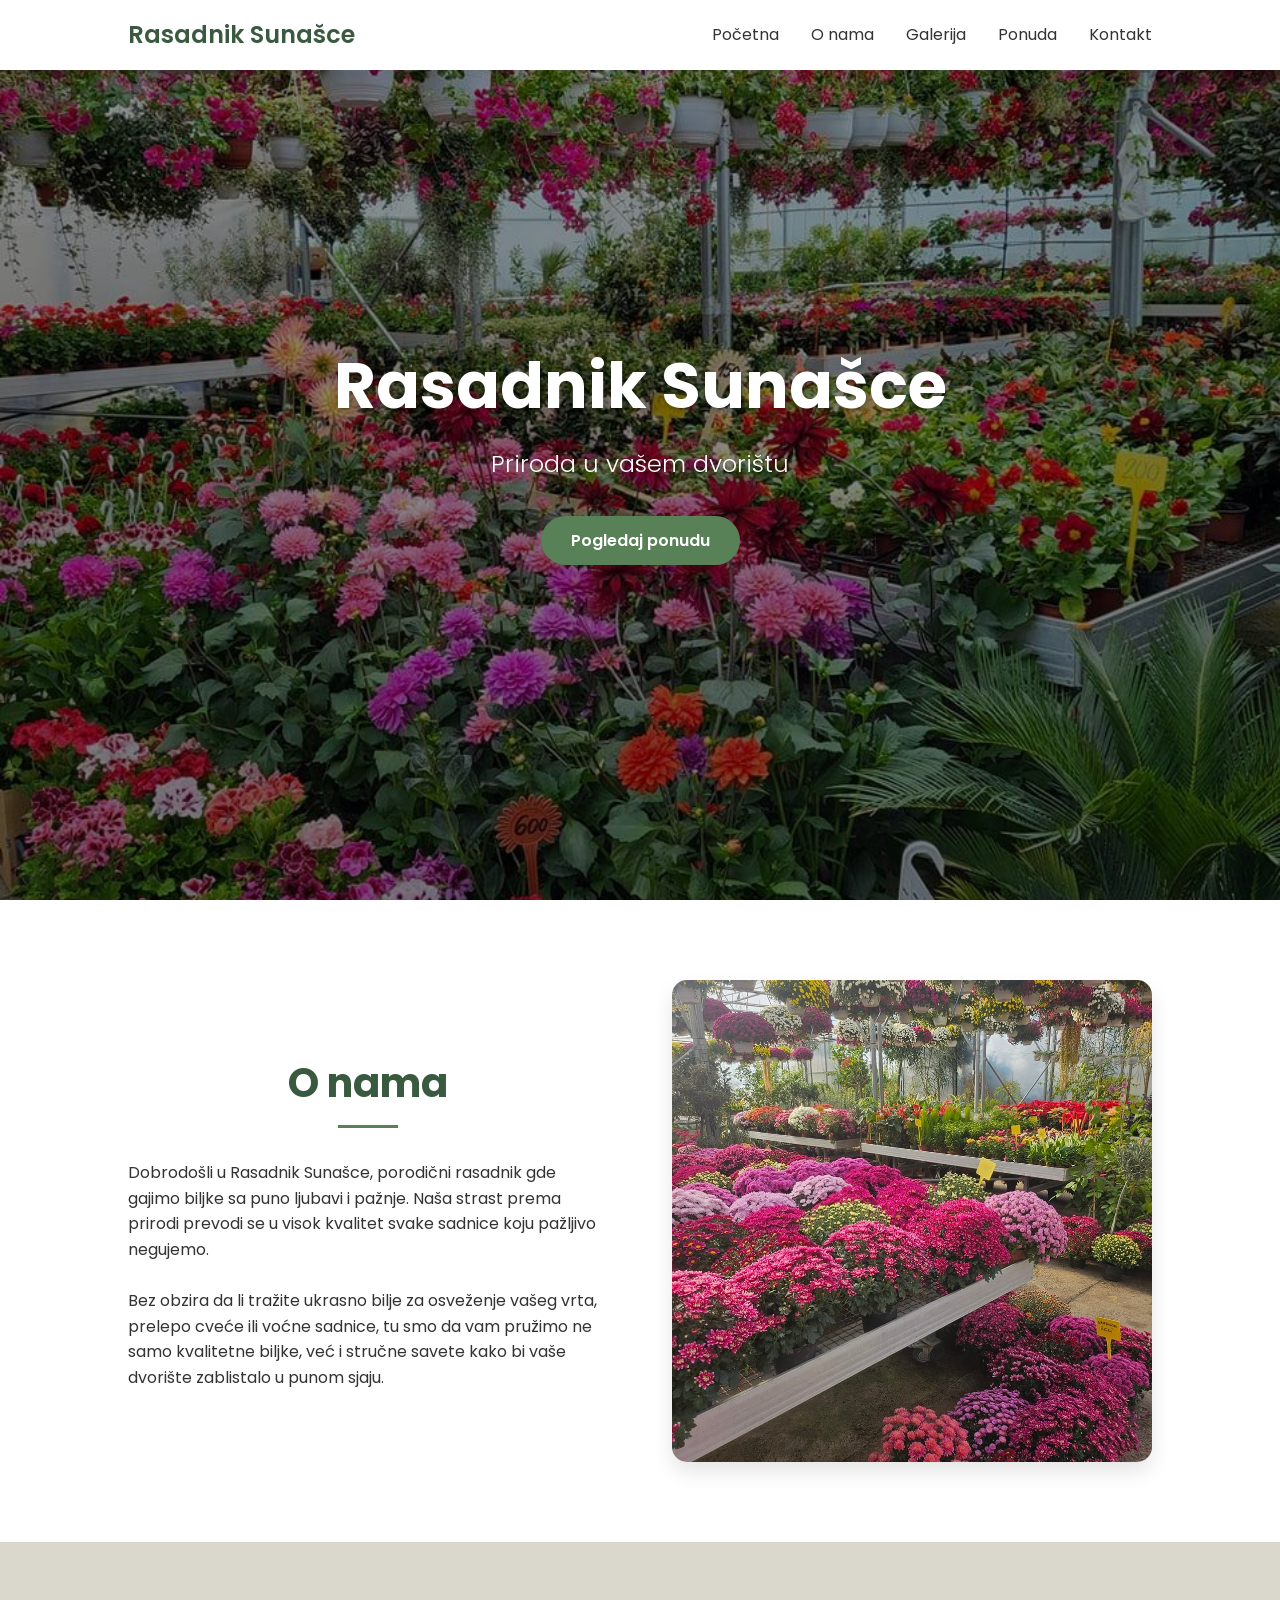
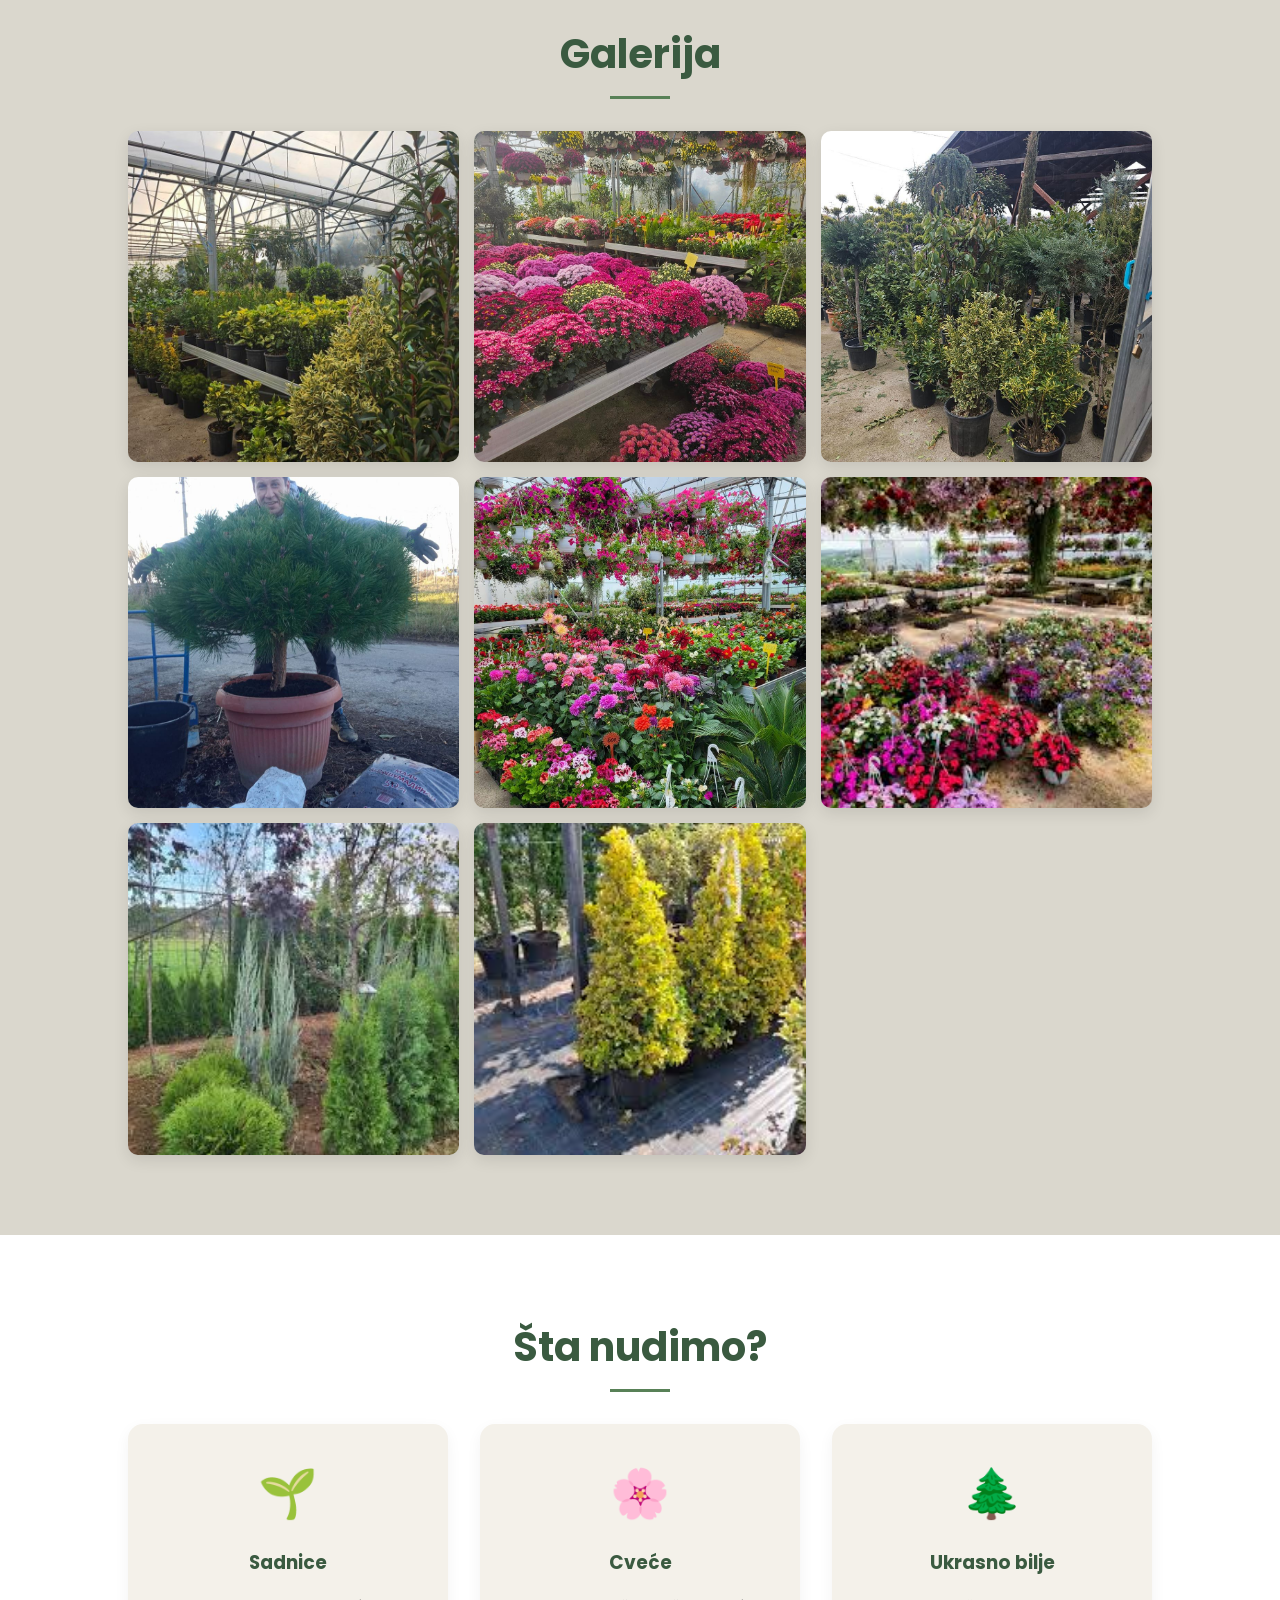
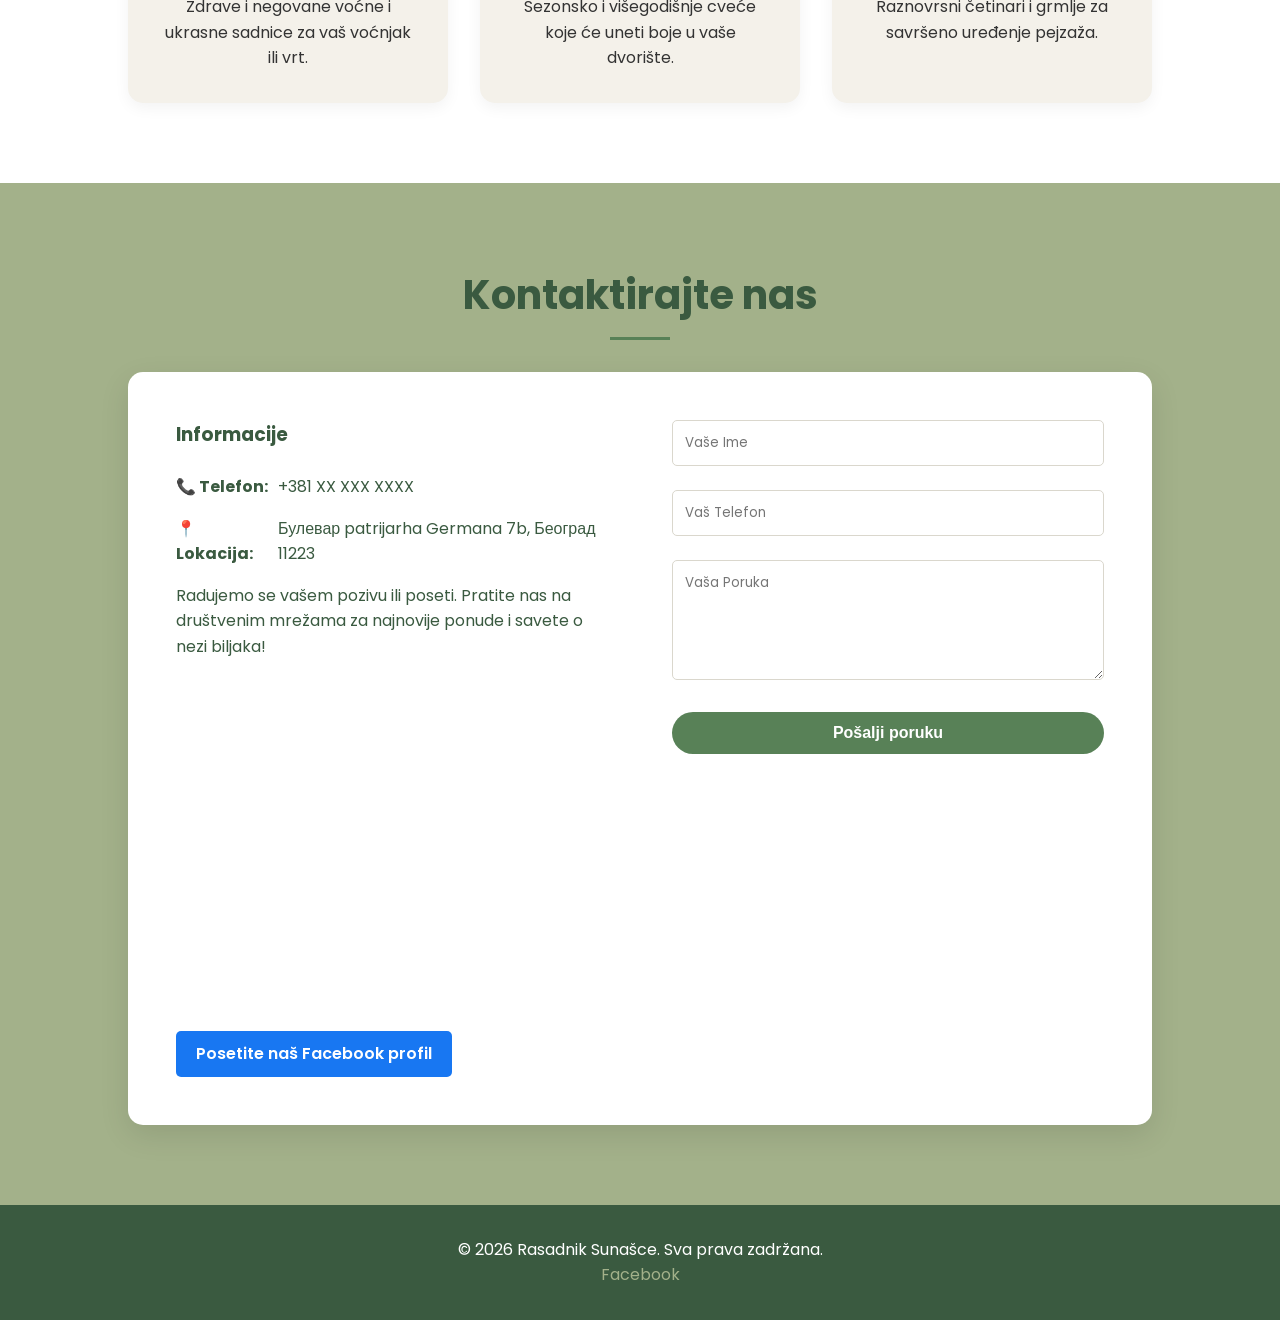
==== index.html @ 2ed2cd65 "Initial commit" ====
<!DOCTYPE html>
<html lang="sr">
<head>
    <meta charset="UTF-8">
    <meta name="viewport" content="width=device-width, initial-scale=1.0">
    <title>Rasadnik Sunašce | Priroda u vašem dvorištu</title>
    <link href="https://fonts.googleapis.com/css2?family=Poppins:wght@300;400;600&display=swap" rel="stylesheet">
    <link rel="stylesheet" href="styles.css">
</head>
<body>

    <nav>
        <div class="logo">Rasadnik Sunašce</div>
        <ul class="nav-links">
            <li><a href="#hero">Početna</a></li>
            <li><a href="#o-nama">O nama</a></li>
            <li><a href="#galerija">Galerija</a></li>
            <li><a href="#ponuda">Ponuda</a></li>
            <li><a href="#kontakt">Kontakt</a></li>
        </ul>
    </nav>

    <header id="hero">
        <h1 class="fade-in">Rasadnik Sunašce</h1>
        <p class="fade-in" style="transition-delay: 0.2s;">Priroda u vašem dvorištu</p>
        <a href="#ponuda" class="btn fade-in" style="transition-delay: 0.4s;">Pogledaj ponudu</a>
    </header>

    <section id="o-nama" class="section-padding">
        <div class="about-text fade-in">
            <h2>O nama</h2>
            <p>Dobrodošli u Rasadnik Sunašce, porodični rasadnik gde gajimo biljke sa puno ljubavi i pažnje. Naša strast prema prirodi prevodi se u visok kvalitet svake sadnice koju pažljivo negujemo.</p>
            <br>
            <p>Bez obzira da li tražite ukrasno bilje za osveženje vašeg vrta, prelepo cveće ili voćne sadnice, tu smo da vam pružimo ne samo kvalitetne biljke, već i stručne savete kako bi vaše dvorište zablistalo u punom sjaju.</p>
        </div>
        <div class="about-img fade-in">
            <img src="img/img2.jpg" alt="Naš rasadnik">
        </div>
    </section>

    <section id="galerija" class="section-padding">
        <h2>Galerija</h2>
        <div class="gallery-grid">
            <div class="gallery-item fade-in"><img src="img/img1.jpg" alt="Biljka 1" onclick="openLightbox(this.src)"></div>
            <div class="gallery-item fade-in" style="transition-delay: 0.1s;"><img src="img/img2.jpg" alt="Biljka 2" onclick="openLightbox(this.src)"></div>
            <div class="gallery-item fade-in" style="transition-delay: 0.2s;"><img src="img/img3.jpg" alt="Biljka 3" onclick="openLightbox(this.src)"></div>
            <div class="gallery-item fade-in" style="transition-delay: 0.3s;"><img src="img/img4.jpg" alt="Biljka 4" onclick="openLightbox(this.src)"></div>
            <div class="gallery-item fade-in" style="transition-delay: 0.4s;"><img src="img/img5.jpg" alt="Biljka 5" onclick="openLightbox(this.src)"></div>
            <div class="gallery-item fade-in" style="transition-delay: 0.5s;"><img src="img/img6.jpg" alt="Biljka 6" onclick="openLightbox(this.src)"></div>
            <div class="gallery-item fade-in" style="transition-delay: 0.6s;"><img src="img/img7.jpg" alt="Biljka 7" onclick="openLightbox(this.src)"></div>
            <div class="gallery-item fade-in" style="transition-delay: 0.7s;"><img src="img/img8.jpg" alt="Biljka 8" onclick="openLightbox(this.src)"></div>
        </div>
    </section>

    <div id="lightbox" onclick="closeLightbox()">
        <span class="close-lightbox">×</span>
        <img id="lightbox-img" src="" alt="Povećana slika">
    </div>

    <section id="ponuda" class="section-padding">
        <h2>Šta nudimo?</h2>
        <div class="offer-grid">
            <div class="offer-card fade-in">
                <div class="offer-icon">🌱</div>
                <h3>Sadnice</h3>
                <p>Zdrave i negovane voćne i ukrasne sadnice za vaš voćnjak ili vrt.</p>
            </div>
            <div class="offer-card fade-in" style="transition-delay: 0.2s;">
                <div class="offer-icon">🌸</div>
                <h3>Cveće</h3>
                <p>Sezonsko i višegodišnje cveće koje će uneti boje u vaše dvorište.</p>
            </div>
            <div class="offer-card fade-in" style="transition-delay: 0.4s;">
                <div class="offer-icon">🌲</div>
                <h3>Ukrasno bilje</h3>
                <p>Raznovrsni četinari i grmlje za savršeno uređenje pejzaža.</p>
            </div>
        </div>
    </section>

    <section id="kontakt" class="section-padding">
        <h2>Kontaktirajte nas</h2>
        <div class="contact-container fade-in">
            <div class="contact-info">
                <h3>Informacije</h3>
                <p><strong>📞 Telefon:</strong> +381 XX XXX XXXX</p>
                <p><strong>📍 Lokacija:</strong> Булевар patrijarha Germana 7b, Београд 11223</p>
                <p>Radujemo se vašem pozivu ili poseti. Pratite nas na društvenim mrežama za najnovije ponude i savete o nezi biljaka!</p>
                
                <div style="margin: 1.5rem 0; border-radius: 8px; overflow: hidden;">
                    <iframe src="https://www.google.com/maps/embed?pb=!1m18!1m12!1m3!1d2835.0429776311285!2d20.504300500000003!3d44.718734399999995!2m3!1f0!2f0!3f0!3m2!1i1024!2i768!4f13.1!3m3!1m2!1s0x475a7506626cdcad%3A0xba767908f00c46b1!2sRasadnik%20Sunasce!5e0!3m2!1ssr!2srs!4v1775667930191!5m2!1ssr!2srs" width="100%" height="300" style="border:0;" allowfullscreen="" loading="lazy" referrerpolicy="no-referrer-when-downgrade"></iframe>
                </div>

                <a href="https://www.facebook.com/p/Rasadnik-Suna%C5%A1ce-100056245995645/" target="_blank" class="social-link">Posetite naš Facebook profil</a>
            </div>
            <div class="contact-form">
                <form onsubmit="event.preventDefault(); alert('Poruka je uspešno poslata!');">
                    <div class="form-group">
                        <input type="text" placeholder="Vaše Ime" required>
                    </div>
                    <div class="form-group">
                        <input type="tel" placeholder="Vaš Telefon" required>
                    </div>
                    <div class="form-group">
                        <textarea placeholder="Vaša Poruka" required></textarea>
                    </div>
                    <button type="submit" class="btn">Pošalji poruku</button>
                </form>
            </div>
        </div>
    </section>

    <footer>
        <p>© 2026 Rasadnik Sunašce. Sva prava zadržana.</p>
        <p><a href="https://www.facebook.com/p/Rasadnik-Suna%C5%A1ce-100056245995645/" target="_blank">Facebook</a></p>
    </footer>

    <script>
        // Smooth scrolling for navigation links
        document.querySelectorAll('a[href^="#"]').forEach(anchor => {
            anchor.addEventListener('click', function (e) {
                e.preventDefault();
                document.querySelector(this.getAttribute('href')).scrollIntoView({
                    behavior: 'smooth'
                });
            });
        });

        // Fade-in animation on scroll using Intersection Observer
        const faders = document.querySelectorAll('.fade-in');
        const appearOptions = {
            threshold: 0.15,
            rootMargin: "0px 0px -50px 0px"
        };

        const appearOnScroll = new IntersectionObserver(function(entries, observer) {
            entries.forEach(entry => {
                if (!entry.isIntersecting) return;
                entry.target.classList.add('appear');
                observer.unobserve(entry.target);
            });
        }, appearOptions);

        faders.forEach(fader => {
            appearOnScroll.observe(fader);
        });

        // Lightbox Logic for Gallery
        const lightbox = document.getElementById('lightbox');
        const lightboxImg = document.getElementById('lightbox-img');

        function openLightbox(src) {
            lightbox.style.display = 'flex';
            lightboxImg.src = src;
        }

        function closeLightbox() {
            lightbox.style.display = 'none';
        }
    </script>
</body>
</html>
---- styles.css ----
:root {
    --primary-green: #3A5A40;
    --light-green: #588157;
    --pale-green: #A3B18A;
    --beige: #DAD7CD;
    --white: #FFFFFF;
    --text-dark: #333333;
    --text-light: #F4F1EA;
}

/* --- GLOBAL STYLES --- */
* {
    margin: 0;
    padding: 0;
    box-sizing: border-box;
}

body {
    font-family: 'Poppins', sans-serif;
    background-color: var(--text-light);
    color: var(--text-dark);
    line-height: 1.6;
    overflow-x: hidden;
}

html {
    scroll-behavior: smooth;
}

a {
    text-decoration: none;
    color: inherit;
}

/* --- TYPOGRAPHY --- */
h1,
h2,
h3 {
    color: var(--primary-green);
    margin-bottom: 1rem;
}

h2 {
    text-align: center;
    font-size: 2.5rem;
    margin-bottom: 2rem;
    position: relative;
}

h2::after {
    content: '';
    width: 60px;
    height: 3px;
    background-color: var(--light-green);
    display: block;
    margin: 10px auto 0;
}

.section-padding {
    padding: 5rem 10%;
}

/* --- NAVIGATION --- */
nav {
    position: fixed;
    top: 0;
    width: 100%;
    background-color: var(--white);
    box-shadow: 0 2px 10px rgba(0, 0, 0, 0.1);
    z-index: 1000;
    display: flex;
    justify-content: space-between;
    align-items: center;
    padding: 1rem 10%;
    transition: 0.3s;
}

.logo {
    font-size: 1.5rem;
    font-weight: 600;
    color: var(--primary-green);
}

.nav-links {
    list-style: none;
    display: flex;
    gap: 2rem;
}

.nav-links li a {
    font-weight: 400;
    transition: color 0.3s;
}

.nav-links li a:hover {
    color: var(--pale-green);
}

/* --- HERO SECTION --- */
#hero {
    height: 100vh;
    background: linear-gradient(rgba(0, 0, 0, 0.4), rgba(0, 0, 0, 0.5)), url('img/img5.jpg') center/cover no-repeat fixed;
    display: flex;
    flex-direction: column;
    justify-content: center;
    align-items: center;
    text-align: center;
    color: var(--white);
    padding: 0 20px;
}

#hero h1 {
    color: var(--white);
    font-size: 4rem;
    margin-bottom: 0.5rem;
    text-shadow: 2px 2px 4px rgba(0, 0, 0, 0.3);
}

#hero p {
    font-size: 1.5rem;
    margin-bottom: 2rem;
    font-weight: 300;
}

.btn {
    background-color: var(--light-green);
    color: var(--white);
    padding: 12px 30px;
    border-radius: 30px;
    font-weight: 600;
    transition: background 0.3s, transform 0.3s;
    display: inline-block;
}

.btn:hover {
    background-color: var(--primary-green);
    transform: translateY(-3px);
}

/* --- ABOUT SECTION --- */
#o-nama {
    background-color: var(--white);
    display: flex;
    align-items: center;
    gap: 4rem;
}

.about-text {
    flex: 1;
}

.about-img {
    flex: 1;
    border-radius: 15px;
    overflow: hidden;
    box-shadow: 0 10px 20px rgba(0, 0, 0, 0.1);
}

.about-img img {
    width: 100%;
    height: auto;
    display: block;
    transition: transform 0.5s;
}

.about-img img:hover {
    transform: scale(1.05);
}

/* --- GALLERY SECTION --- */
#galerija {
    background-color: var(--beige);
}

.gallery-grid {
    display: grid;
    grid-template-columns: repeat(auto-fit, minmax(250px, 1fr));
    gap: 15px;
}

.gallery-item {
    overflow: hidden;
    border-radius: 10px;
    cursor: pointer;
    box-shadow: 0 5px 15px rgba(0, 0, 0, 0.1);
    aspect-ratio: 1 / 1;
}

.gallery-item img {
    width: 100%;
    height: 100%;
    object-fit: cover;
    transition: transform 0.4s ease;
}

.gallery-item:hover img {
    transform: scale(1.1);
}

/* --- LIGHTBOX --- */
#lightbox {
    display: none;
    position: fixed;
    z-index: 2000;
    top: 0;
    left: 0;
    width: 100%;
    height: 100%;
    background-color: rgba(0, 0, 0, 0.9);
    justify-content: center;
    align-items: center;
}

#lightbox img {
    max-width: 90%;
    max-height: 90%;
    border-radius: 5px;
    box-shadow: 0 0 20px rgba(0, 0, 0, 0.5);
}

.close-lightbox {
    position: absolute;
    top: 20px;
    right: 30px;
    color: white;
    font-size: 40px;
    cursor: pointer;
    font-weight: 300;
}

/* --- OFFER SECTION --- */
#ponuda {
    background-color: var(--white);
}

.offer-grid {
    display: grid;
    grid-template-columns: repeat(auto-fit, minmax(200px, 1fr));
    gap: 2rem;
    text-align: center;
}

.offer-card {
    background: var(--text-light);
    padding: 2rem;
    border-radius: 15px;
    box-shadow: 0 5px 15px rgba(0, 0, 0, 0.05);
    transition: transform 0.3s, box-shadow 0.3s;
}

.offer-card:hover {
    transform: translateY(-10px);
    box-shadow: 0 10px 20px rgba(0, 0, 0, 0.1);
}

.offer-icon {
    font-size: 3rem;
    margin-bottom: 1rem;
}

/* --- CONTACT SECTION --- */
#kontakt {
    background-color: var(--pale-green);
    color: var(--primary-green);
}

.contact-container {
    display: flex;
    gap: 4rem;
    background: var(--white);
    padding: 3rem;
    border-radius: 15px;
    box-shadow: 0 10px 30px rgba(0, 0, 0, 0.1);
}

.contact-info,
.contact-form {
    flex: 1;
}

.contact-info h3 {
    margin-bottom: 1.5rem;
}

.contact-info p {
    margin-bottom: 1rem;
    display: flex;
    align-items: center;
    gap: 10px;
}

.social-link {
    display: inline-block;
    margin-top: 1rem;
    color: var(--white);
    background-color: #1877F2;
    padding: 10px 20px;
    border-radius: 5px;
    font-weight: 600;
    transition: opacity 0.3s;
}

.social-link:hover {
    opacity: 0.9;
}

.form-group {
    margin-bottom: 1.5rem;
}

input,
textarea {
    width: 100%;
    padding: 12px;
    border: 1px solid var(--beige);
    border-radius: 5px;
    font-family: inherit;
    outline: none;
    transition: border-color 0.3s;
}

input:focus,
textarea:focus {
    border-color: var(--light-green);
}

textarea {
    resize: vertical;
    min-height: 120px;
}

button[type="submit"] {
    border: none;
    cursor: pointer;
    width: 100%;
    font-size: 1rem;
}

/* --- FOOTER --- */
footer {
    background-color: var(--primary-green);
    color: var(--white);
    text-align: center;
    padding: 2rem;
}

footer a {
    color: var(--pale-green);
}

/* --- ANIMATIONS --- */
.fade-in {
    opacity: 0;
    transform: translateY(30px);
    transition: opacity 0.8s ease-out, transform 0.8s ease-out;
}

.fade-in.appear {
    opacity: 1;
    transform: translateY(0);
}

/* --- RESPONSIVE DESIGN --- */
@media (max-width: 768px) {
    .nav-links {
        display: none;
        /* Can be expanded to hamburger menu later */
    }

    #hero h1 {
        font-size: 2.5rem;
    }

    #o-nama,
    .contact-container {
        flex-direction: column;
    }

    .section-padding {
        padding: 4rem 5%;
    }
}
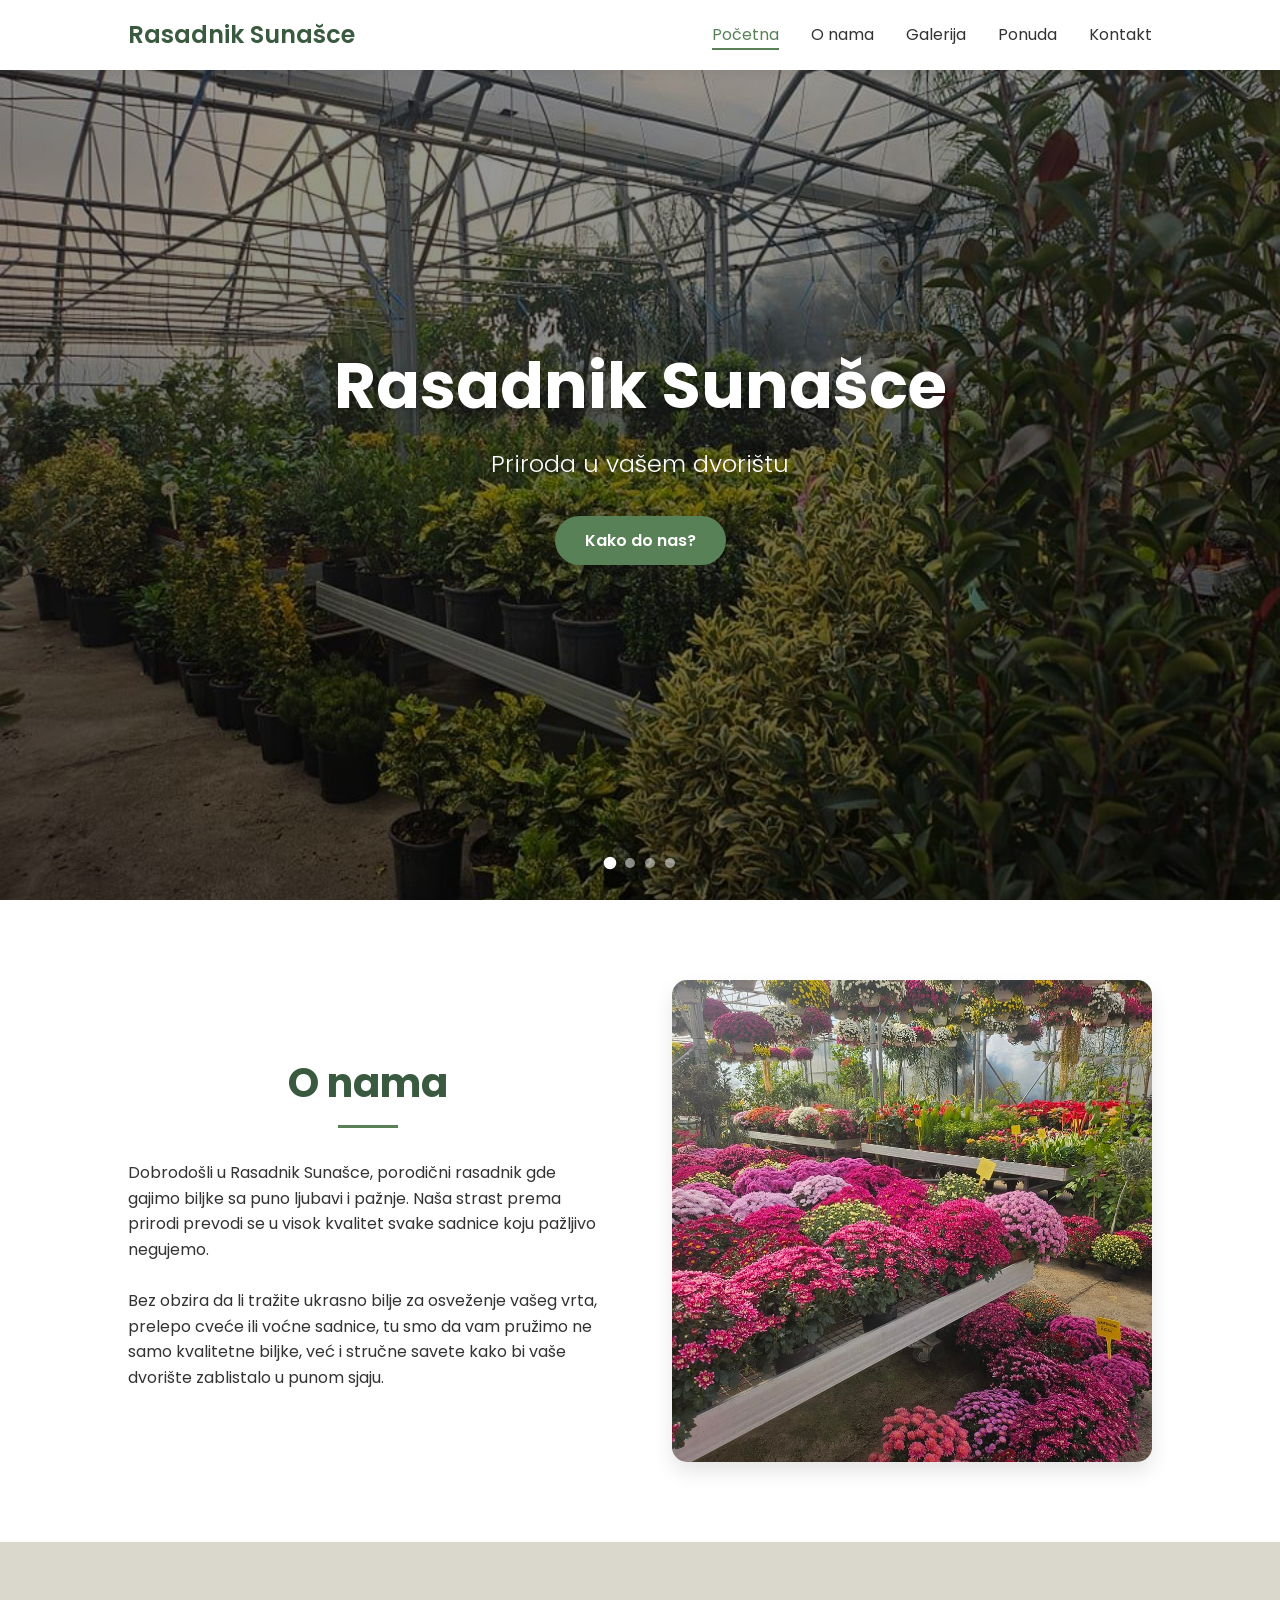
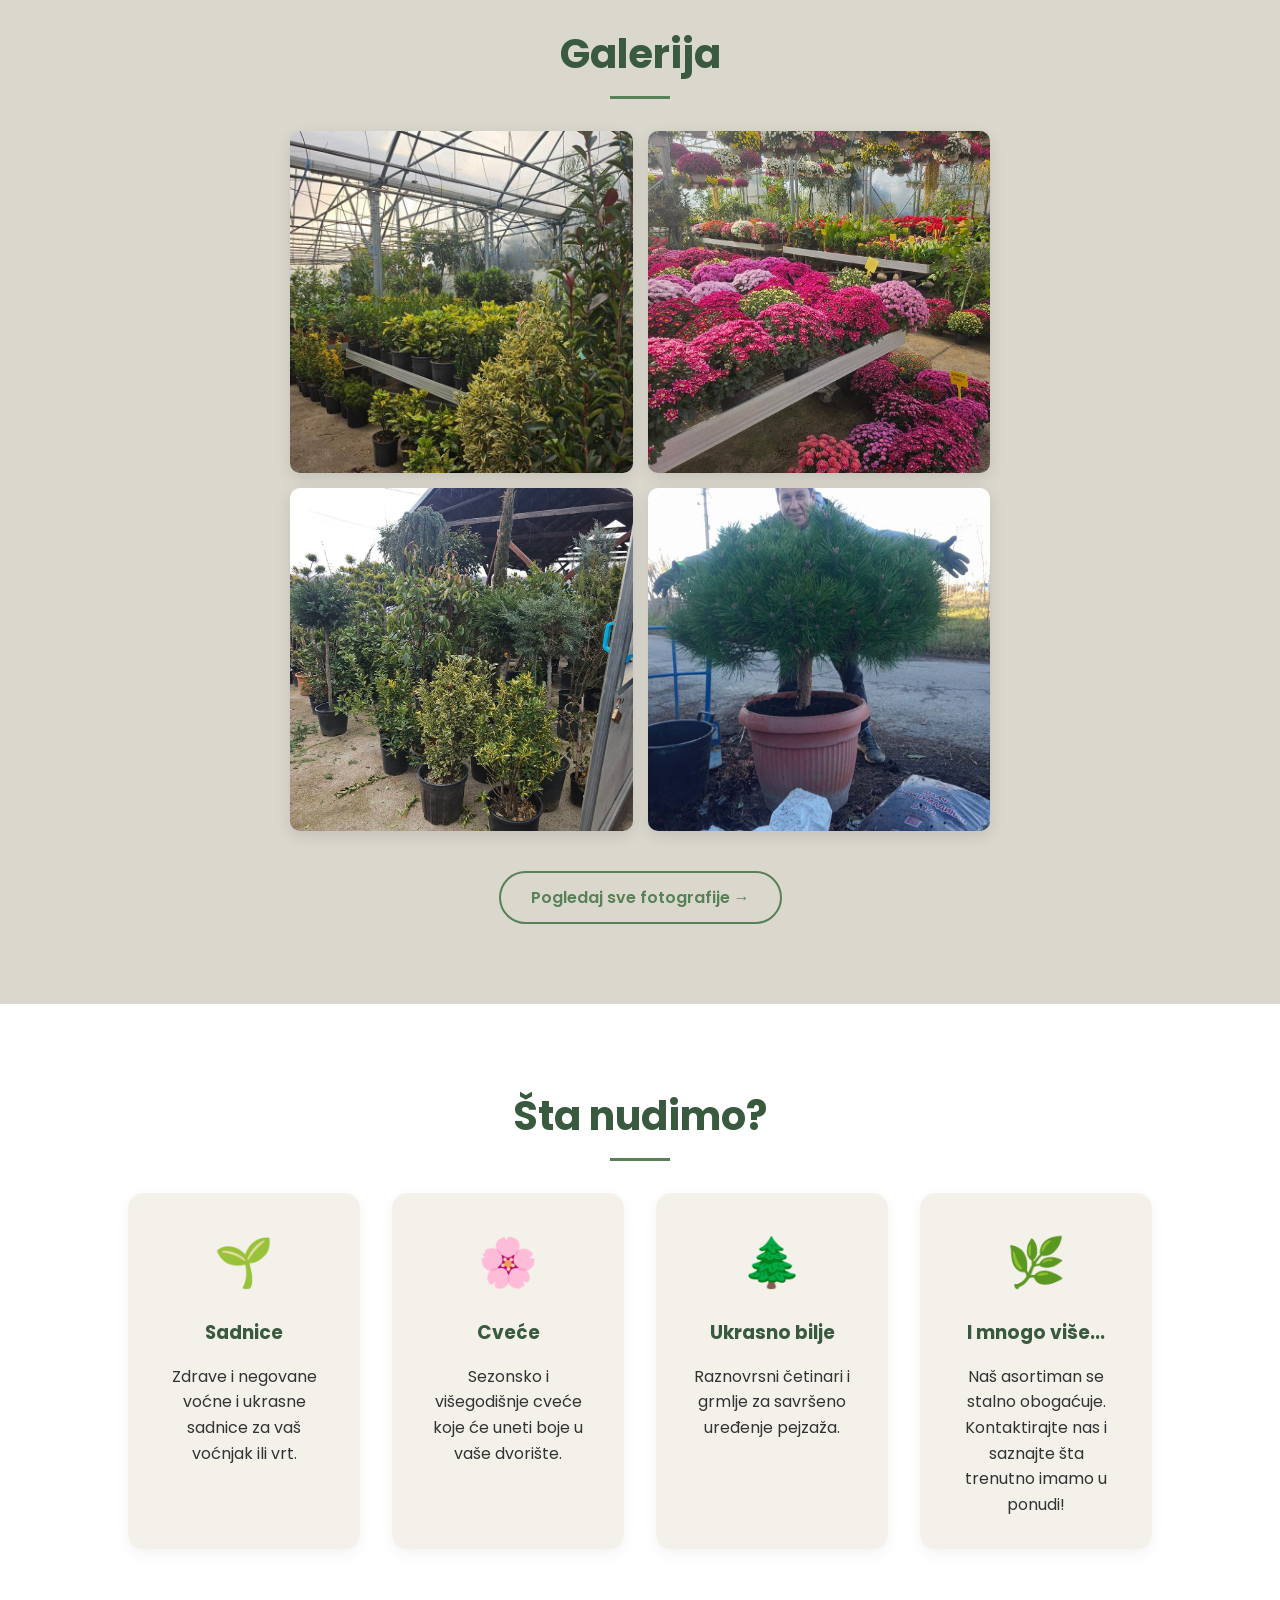
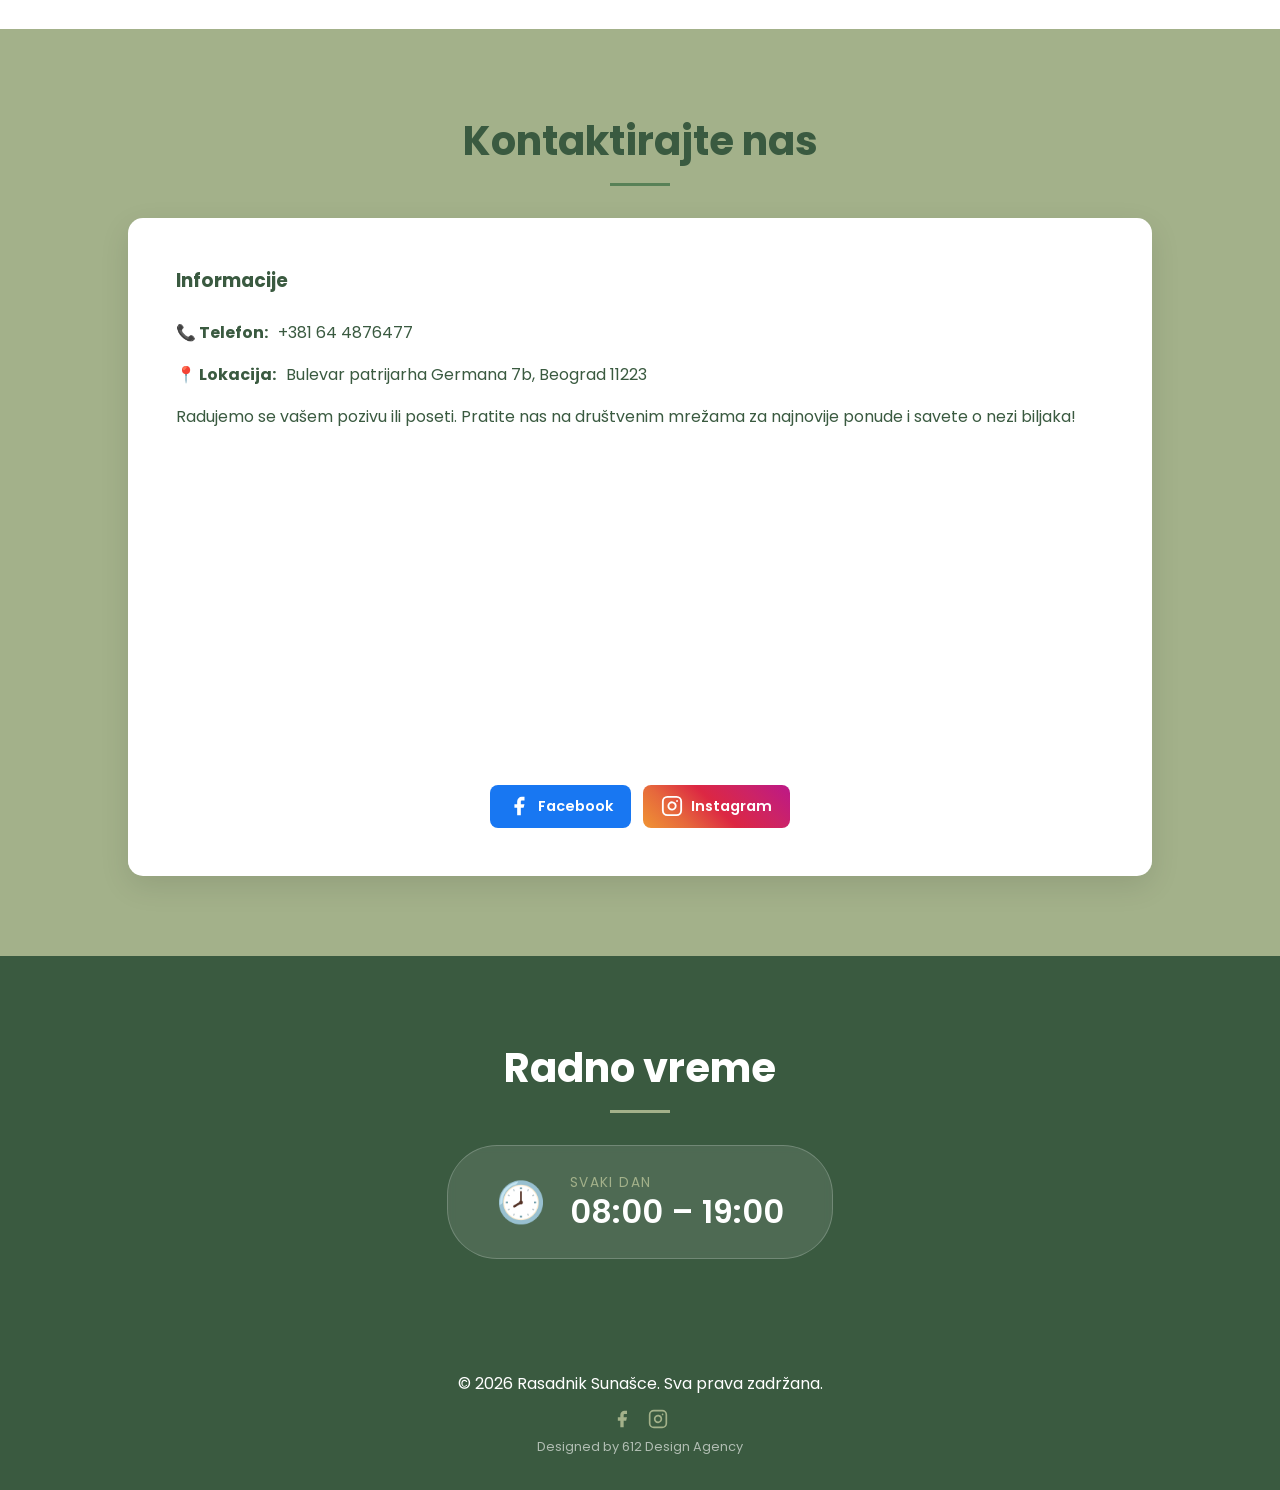
==== commit 139c655c: "update sajta" ====
--- a/index.html
+++ b/index.html
@@ -3,27 +3,107 @@
 <head>
     <meta charset="UTF-8">
     <meta name="viewport" content="width=device-width, initial-scale=1.0">
-    <title>Rasadnik Sunašce | Priroda u vašem dvorištu</title>
+    <title>Rasadnik Sunašce | Sadnice, Cveće i Ukrasno Bilje – Beograd</title>
+    <meta name="description" content="Rasadnik Sunašce – porodični rasadnik u Beogradu. Prodaja sadnica, cveća, ukrasnog bilja i četinara. Stručni saveti i kvalitetne biljke za vaše dvorište. Radno vreme: svaki dan 08:00–19:00.">
+    <meta name="keywords" content="rasadnik Beograd, sadnice, cveće, ukrasno bilje, četinari, grmlje, voćne sadnice, rasadnik Sunašce, biljke Beograd, uređenje vrta">
+    <meta name="author" content="Rasadnik Sunašce">
+    <meta name="robots" content="index, follow">
+    <link rel="canonical" href="https://rasadniksunasce.com/">
+
+    <!-- Open Graph (Facebook, Viber, WhatsApp) -->
+    <meta property="og:type" content="website">
+    <meta property="og:url" content="https://rasadniksunasce.com/">
+    <meta property="og:title" content="Rasadnik Sunašce | Sadnice, Cveće i Ukrasno Bilje – Beograd">
+    <meta property="og:description" content="Porodični rasadnik u Beogradu. Prodaja sadnica, cveća i ukrasnog bilja. Stručni saveti. Radno vreme: svaki dan 08:00–19:00.">
+    <meta property="og:image" content="img/img1.jpg">
+    <meta property="og:locale" content="sr_RS">
+    <meta property="og:site_name" content="Rasadnik Sunašce">
+
+    <!-- Twitter Card -->
+    <meta name="twitter:card" content="summary_large_image">
+    <meta name="twitter:title" content="Rasadnik Sunašce | Sadnice, Cveće i Ukrasno Bilje – Beograd">
+    <meta name="twitter:description" content="Porodični rasadnik u Beogradu. Prodaja sadnica, cveća i ukrasnog bilja. Svaki dan 08:00–19:00.">
+    <meta name="twitter:image" content="img/img1.jpg">
+
+    <!-- Favicon -->
+    <link rel="icon" type="image/x-icon" href="favicon.ico">
+    <link rel="shortcut icon" type="image/x-icon" href="favicon.ico">
+
+    <!-- Schema.org Local Business structured data -->
+    <script type="application/ld+json">
+    {
+      "@context": "https://schema.org",
+      "@type": "GardenStore",
+      "name": "Rasadnik Sunašce",
+      "description": "Porodični rasadnik sa sadnicama, cvećem i ukrasnim biljem u Beogradu.",
+      "url": "https://rasadniksunasce.rs/",
+      "telephone": "+381644876477",
+      "address": {
+        "@type": "PostalAddress",
+        "streetAddress": "Bulevar patrijarha Germana 7b",
+        "addressLocality": "Beograd",
+        "postalCode": "11223",
+        "addressCountry": "RS"
+      },
+      "geo": {
+        "@type": "GeoCoordinates",
+        "latitude": 44.7187344,
+        "longitude": 20.5043005
+      },
+      "openingHoursSpecification": [
+        {
+          "@type": "OpeningHoursSpecification",
+          "dayOfWeek": ["Monday","Tuesday","Wednesday","Thursday","Friday","Saturday","Sunday"],
+          "opens": "08:00",
+          "closes": "19:00"
+        }
+      ],
+      "sameAs": [
+        "https://www.facebook.com/p/Rasadnik-Suna%C5%A1ce-100056245995645/",
+        "https://www.instagram.com/rasadniksunasce/"
+      ],
+      "image": "img/img1.jpg"
+    }
+    </script>
     <link href="https://fonts.googleapis.com/css2?family=Poppins:wght@300;400;600&display=swap" rel="stylesheet">
     <link rel="stylesheet" href="styles.css">
 </head>
 <body>
 
-    <nav>
+    <nav id="navbar">
         <div class="logo">Rasadnik Sunašce</div>
-        <ul class="nav-links">
-            <li><a href="#hero">Početna</a></li>
-            <li><a href="#o-nama">O nama</a></li>
-            <li><a href="#galerija">Galerija</a></li>
-            <li><a href="#ponuda">Ponuda</a></li>
-            <li><a href="#kontakt">Kontakt</a></li>
+        <ul class="nav-links" id="navLinks">
+            <li><a href="#hero" class="nav-link">Početna</a></li>
+            <li><a href="#o-nama" class="nav-link">O nama</a></li>
+            <li><a href="galerija.html" class="nav-link">Galerija</a></li>
+            <li><a href="#ponuda" class="nav-link">Ponuda</a></li>
+            <li><a href="#kontakt" class="nav-link">Kontakt</a></li>
         </ul>
+        <button class="hamburger" id="hamburger" aria-label="Otvori meni">
+            <span></span><span></span><span></span>
+        </button>
     </nav>
 
+    <!-- HERO with Slideshow -->
     <header id="hero">
-        <h1 class="fade-in">Rasadnik Sunašce</h1>
-        <p class="fade-in" style="transition-delay: 0.2s;">Priroda u vašem dvorištu</p>
-        <a href="#ponuda" class="btn fade-in" style="transition-delay: 0.4s;">Pogledaj ponudu</a>
+        <div class="hero-slides">
+            <div class="hero-slide active" style="background-image: url('img/img1.jpg')"></div>
+            <div class="hero-slide" style="background-image: url('img/img2.jpg')"></div>
+            <div class="hero-slide" style="background-image: url('img/img3.jpg')"></div>
+            <div class="hero-slide" style="background-image: url('img/img5.jpg')"></div>
+        </div>
+        <div class="hero-overlay"></div>
+        <div class="hero-content">
+            <h1 class="fade-in">Rasadnik Sunašce</h1>
+            <p class="fade-in" style="transition-delay: 0.2s;">Priroda u vašem dvorištu</p>
+            <a href="#kontakt" class="btn fade-in" style="transition-delay: 0.4s;">Kako do nas?</a>
+        </div>
+        <div class="slide-dots">
+            <span class="dot active" onclick="goToSlide(0)"></span>
+            <span class="dot" onclick="goToSlide(1)"></span>
+            <span class="dot" onclick="goToSlide(2)"></span>
+            <span class="dot" onclick="goToSlide(3)"></span>
+        </div>
     </header>
 
     <section id="o-nama" class="section-padding">
@@ -38,17 +118,17 @@
         </div>
     </section>
 
+    <!-- GALLERY - 4 slike preview -->
     <section id="galerija" class="section-padding">
         <h2>Galerija</h2>
-        <div class="gallery-grid">
+        <div class="gallery-grid gallery-preview">
             <div class="gallery-item fade-in"><img src="img/img1.jpg" alt="Biljka 1" onclick="openLightbox(this.src)"></div>
             <div class="gallery-item fade-in" style="transition-delay: 0.1s;"><img src="img/img2.jpg" alt="Biljka 2" onclick="openLightbox(this.src)"></div>
             <div class="gallery-item fade-in" style="transition-delay: 0.2s;"><img src="img/img3.jpg" alt="Biljka 3" onclick="openLightbox(this.src)"></div>
             <div class="gallery-item fade-in" style="transition-delay: 0.3s;"><img src="img/img4.jpg" alt="Biljka 4" onclick="openLightbox(this.src)"></div>
-            <div class="gallery-item fade-in" style="transition-delay: 0.4s;"><img src="img/img5.jpg" alt="Biljka 5" onclick="openLightbox(this.src)"></div>
-            <div class="gallery-item fade-in" style="transition-delay: 0.5s;"><img src="img/img6.jpg" alt="Biljka 6" onclick="openLightbox(this.src)"></div>
-            <div class="gallery-item fade-in" style="transition-delay: 0.6s;"><img src="img/img7.jpg" alt="Biljka 7" onclick="openLightbox(this.src)"></div>
-            <div class="gallery-item fade-in" style="transition-delay: 0.7s;"><img src="img/img8.jpg" alt="Biljka 8" onclick="openLightbox(this.src)"></div>
+        </div>
+        <div style="text-align:center; margin-top: 2.5rem;">
+            <a href="galerija.html" class="btn btn-outline">Pogledaj sve fotografije →</a>
         </div>
     </section>
 
@@ -75,6 +155,11 @@
                 <h3>Ukrasno bilje</h3>
                 <p>Raznovrsni četinari i grmlje za savršeno uređenje pejzaža.</p>
             </div>
+            <div class="offer-card fade-in" style="transition-delay: 0.6s;">
+                <div class="offer-icon">🌿</div>
+                <h3>I mnogo više...</h3>
+                <p>Naš asortiman se stalno obogaćuje. Kontaktirajte nas i saznajte šta trenutno imamo u ponudi!</p>
+            </div>
         </div>
     </section>
 
@@ -83,69 +168,131 @@
         <div class="contact-container fade-in">
             <div class="contact-info">
                 <h3>Informacije</h3>
-                <p><strong>📞 Telefon:</strong> +381 XX XXX XXXX</p>
-                <p><strong>📍 Lokacija:</strong> Булевар patrijarha Germana 7b, Београд 11223</p>
+                <p><strong>📞 Telefon:</strong> +381 64 4876477</p>
+                <p><strong>📍 Lokacija:</strong> Bulevar patrijarha Germana 7b, Beograd 11223</p>
                 <p>Radujemo se vašem pozivu ili poseti. Pratite nas na društvenim mrežama za najnovije ponude i savete o nezi biljaka!</p>
                 
                 <div style="margin: 1.5rem 0; border-radius: 8px; overflow: hidden;">
                     <iframe src="https://www.google.com/maps/embed?pb=!1m18!1m12!1m3!1d2835.0429776311285!2d20.504300500000003!3d44.718734399999995!2m3!1f0!2f0!3f0!3m2!1i1024!2i768!4f13.1!3m3!1m2!1s0x475a7506626cdcad%3A0xba767908f00c46b1!2sRasadnik%20Sunasce!5e0!3m2!1ssr!2srs!4v1775667930191!5m2!1ssr!2srs" width="100%" height="300" style="border:0;" allowfullscreen="" loading="lazy" referrerpolicy="no-referrer-when-downgrade"></iframe>
                 </div>
 
-                <a href="https://www.facebook.com/p/Rasadnik-Suna%C5%A1ce-100056245995645/" target="_blank" class="social-link">Posetite naš Facebook profil</a>
-            </div>
-            <div class="contact-form">
-                <form onsubmit="event.preventDefault(); alert('Poruka je uspešno poslata!');">
-                    <div class="form-group">
-                        <input type="text" placeholder="Vaše Ime" required>
-                    </div>
-                    <div class="form-group">
-                        <input type="tel" placeholder="Vaš Telefon" required>
-                    </div>
-                    <div class="form-group">
-                        <textarea placeholder="Vaša Poruka" required></textarea>
-                    </div>
-                    <button type="submit" class="btn">Pošalji poruku</button>
-                </form>
+                <!-- Social ikonice -->
+                <div class="social-icons">
+                    <a href="https://www.facebook.com/p/Rasadnik-Suna%C5%A1ce-100056245995645/" target="_blank" class="social-btn facebook" aria-label="Facebook">
+                        <svg xmlns="http://www.w3.org/2000/svg" width="22" height="22" viewBox="0 0 24 24" fill="currentColor">
+                            <path d="M18 2h-3a5 5 0 0 0-5 5v3H7v4h3v8h4v-8h3l1-4h-4V7a1 1 0 0 1 1-1h3z"/>
+                        </svg>
+                        Facebook
+                    </a>
+                    <a href="https://www.instagram.com/rasadniksunasce/" target="_blank" class="social-btn instagram" aria-label="Instagram">
+                        <svg xmlns="http://www.w3.org/2000/svg" width="22" height="22" viewBox="0 0 24 24" fill="none" stroke="currentColor" stroke-width="2" stroke-linecap="round" stroke-linejoin="round">
+                            <rect x="2" y="2" width="20" height="20" rx="5" ry="5"/>
+                            <path d="M16 11.37A4 4 0 1 1 12.63 8 4 4 0 0 1 16 11.37z"/>
+                            <line x1="17.5" y1="6.5" x2="17.51" y2="6.5"/>
+                        </svg>
+                        Instagram
+                    </a>
+                </div>
+            </div>
+        </div>
+    </section>
+
+    <section id="radno-vreme" class="section-padding radno-vreme-section">
+        <h2>Radno vreme</h2>
+        <div class="radno-vreme-card fade-in">
+            <div class="radno-vreme-icon">🕗</div>
+            <div class="radno-vreme-text">
+                <span class="radno-vreme-label">Svaki dan</span>
+                <span class="radno-vreme-hours">08:00 – 19:00</span>
             </div>
         </div>
     </section>
 
     <footer>
         <p>© 2026 Rasadnik Sunašce. Sva prava zadržana.</p>
-        <p><a href="https://www.facebook.com/p/Rasadnik-Suna%C5%A1ce-100056245995645/" target="_blank">Facebook</a></p>
+        <div class="footer-socials">
+            <a href="https://www.facebook.com/p/Rasadnik-Suna%C5%A1ce-100056245995645/" target="_blank" aria-label="Facebook">
+                <svg xmlns="http://www.w3.org/2000/svg" width="20" height="20" viewBox="0 0 24 24" fill="currentColor"><path d="M18 2h-3a5 5 0 0 0-5 5v3H7v4h3v8h4v-8h3l1-4h-4V7a1 1 0 0 1 1-1h3z"/></svg>
+            </a>
+            <a href="https://www.instagram.com/rasadniksunasce/" target="_blank" aria-label="Instagram">
+                <svg xmlns="http://www.w3.org/2000/svg" width="20" height="20" viewBox="0 0 24 24" fill="none" stroke="currentColor" stroke-width="2" stroke-linecap="round" stroke-linejoin="round"><rect x="2" y="2" width="20" height="20" rx="5" ry="5"/><path d="M16 11.37A4 4 0 1 1 12.63 8 4 4 0 0 1 16 11.37z"/><line x1="17.5" y1="6.5" x2="17.51" y2="6.5"/></svg>
+            </a>
+        </div>
+        <p style="margin-top:0.5rem; font-size:0.8rem; opacity:0.6;">Designed by <a href="https://612designagency.com/" target="_blank">612 Design Agency</a></p>
     </footer>
 
     <script>
-        // Smooth scrolling for navigation links
-        document.querySelectorAll('a[href^="#"]').forEach(anchor => {
-            anchor.addEventListener('click', function (e) {
-                e.preventDefault();
-                document.querySelector(this.getAttribute('href')).scrollIntoView({
-                    behavior: 'smooth'
-                });
+        // ---- HERO SLIDESHOW ----
+        let currentSlide = 0;
+        const slides = document.querySelectorAll('.hero-slide');
+        const dots = document.querySelectorAll('.dot');
+
+        function goToSlide(n) {
+            slides[currentSlide].classList.remove('active');
+            dots[currentSlide].classList.remove('active');
+            currentSlide = n;
+            slides[currentSlide].classList.add('active');
+            dots[currentSlide].classList.add('active');
+        }
+
+        function nextSlide() {
+            goToSlide((currentSlide + 1) % slides.length);
+        }
+
+        setInterval(nextSlide, 4000);
+
+        // ---- HAMBURGER MENU ----
+        const hamburger = document.getElementById('hamburger');
+        const navLinks = document.getElementById('navLinks');
+
+        hamburger.addEventListener('click', () => {
+            navLinks.classList.toggle('open');
+            hamburger.classList.toggle('active');
+        });
+
+        // zatvori meni na klik linka
+        document.querySelectorAll('.nav-link').forEach(link => {
+            link.addEventListener('click', () => {
+                navLinks.classList.remove('open');
+                hamburger.classList.remove('active');
             });
         });
 
-        // Fade-in animation on scroll using Intersection Observer
+        // ---- ACTIVE NAV LINK on scroll ----
+        const sections = document.querySelectorAll('section[id], header[id]');
+        const navLinksAll = document.querySelectorAll('.nav-link');
+
+        const observerOptions = { rootMargin: '-40% 0px -55% 0px' };
+        const sectionObserver = new IntersectionObserver((entries) => {
+            entries.forEach(entry => {
+                if (entry.isIntersecting) {
+                    navLinksAll.forEach(a => a.classList.remove('active-link'));
+                    const active = document.querySelector(`.nav-link[href="#${entry.target.id}"]`);
+                    if (active) active.classList.add('active-link');
+                }
+            });
+        }, observerOptions);
+
+        sections.forEach(s => sectionObserver.observe(s));
+
+        // ---- NAVBAR SCROLL SHADOW ----
+        window.addEventListener('scroll', () => {
+            document.getElementById('navbar').classList.toggle('scrolled', window.scrollY > 50);
+        });
+
+        // ---- FADE-IN ----
         const faders = document.querySelectorAll('.fade-in');
-        const appearOptions = {
-            threshold: 0.15,
-            rootMargin: "0px 0px -50px 0px"
-        };
-
-        const appearOnScroll = new IntersectionObserver(function(entries, observer) {
+        const appearOnScroll = new IntersectionObserver((entries, observer) => {
             entries.forEach(entry => {
                 if (!entry.isIntersecting) return;
                 entry.target.classList.add('appear');
                 observer.unobserve(entry.target);
             });
-        }, appearOptions);
-
-        faders.forEach(fader => {
-            appearOnScroll.observe(fader);
-        });
-
-        // Lightbox Logic for Gallery
+        }, { threshold: 0.15, rootMargin: "0px 0px -50px 0px" });
+
+        faders.forEach(fader => appearOnScroll.observe(fader));
+
+        // ---- LIGHTBOX ----
         const lightbox = document.getElementById('lightbox');
         const lightboxImg = document.getElementById('lightbox-img');
 
@@ -157,6 +304,20 @@
         function closeLightbox() {
             lightbox.style.display = 'none';
         }
+
+        // ---- SMOOTH SCROLL ----
+        document.querySelectorAll('a[href^="#"]').forEach(anchor => {
+            anchor.addEventListener('click', function (e) {
+                e.preventDefault();
+                const target = document.querySelector(this.getAttribute('href'));
+                if (target) target.scrollIntoView({ behavior: 'smooth' });
+            });
+        });
+
+        // ---- FORM SUCCESS ----
+        function showSuccess() {
+            document.getElementById('form-success').style.display = 'block';
+        }
     </script>
 </body>
-</html>+</html>
--- a/styles.css
+++ b/styles.css
@@ -33,9 +33,7 @@
 }
 
 /* --- TYPOGRAPHY --- */
-h1,
-h2,
-h3 {
+h1, h2, h3 {
     color: var(--primary-green);
     margin-bottom: 1rem;
 }
@@ -66,13 +64,18 @@
     top: 0;
     width: 100%;
     background-color: var(--white);
-    box-shadow: 0 2px 10px rgba(0, 0, 0, 0.1);
+    box-shadow: 0 2px 10px rgba(0, 0, 0, 0.08);
     z-index: 1000;
     display: flex;
     justify-content: space-between;
     align-items: center;
     padding: 1rem 10%;
-    transition: 0.3s;
+    transition: padding 0.3s, box-shadow 0.3s;
+}
+
+nav.scrolled {
+    padding: 0.7rem 10%;
+    box-shadow: 0 4px 20px rgba(0,0,0,0.13);
 }
 
 .logo {
@@ -90,16 +93,66 @@
 .nav-links li a {
     font-weight: 400;
     transition: color 0.3s;
-}
-
-.nav-links li a:hover {
-    color: var(--pale-green);
-}
-
-/* --- HERO SECTION --- */
+    position: relative;
+    padding-bottom: 4px;
+}
+
+.nav-links li a::after {
+    content: '';
+    position: absolute;
+    bottom: 0;
+    left: 0;
+    width: 0;
+    height: 2px;
+    background-color: var(--light-green);
+    transition: width 0.3s;
+}
+
+.nav-links li a:hover::after,
+.nav-links li a.active-link::after {
+    width: 100%;
+}
+
+.nav-links li a:hover,
+.nav-links li a.active-link {
+    color: var(--light-green);
+}
+
+/* --- HAMBURGER MENU --- */
+.hamburger {
+    display: none;
+    flex-direction: column;
+    gap: 5px;
+    background: none;
+    border: none;
+    cursor: pointer;
+    padding: 4px;
+    z-index: 1100;
+}
+
+.hamburger span {
+    display: block;
+    width: 26px;
+    height: 2px;
+    background-color: var(--primary-green);
+    border-radius: 2px;
+    transition: transform 0.3s, opacity 0.3s;
+}
+
+.hamburger.active span:nth-child(1) {
+    transform: translateY(7px) rotate(45deg);
+}
+.hamburger.active span:nth-child(2) {
+    opacity: 0;
+}
+.hamburger.active span:nth-child(3) {
+    transform: translateY(-7px) rotate(-45deg);
+}
+
+/* --- HERO SLIDESHOW --- */
 #hero {
+    position: relative;
     height: 100vh;
-    background: linear-gradient(rgba(0, 0, 0, 0.4), rgba(0, 0, 0, 0.5)), url('img/img5.jpg') center/cover no-repeat fixed;
     display: flex;
     flex-direction: column;
     justify-content: center;
@@ -107,21 +160,80 @@
     text-align: center;
     color: var(--white);
     padding: 0 20px;
-}
-
-#hero h1 {
+    overflow: hidden;
+}
+
+.hero-slides {
+    position: absolute;
+    inset: 0;
+    z-index: 0;
+}
+
+.hero-slide {
+    position: absolute;
+    inset: 0;
+    background-size: cover;
+    background-position: center;
+    background-attachment: fixed;
+    opacity: 0;
+    transition: opacity 1.2s ease-in-out;
+}
+
+.hero-slide.active {
+    opacity: 1;
+}
+
+.hero-overlay {
+    position: absolute;
+    inset: 0;
+    background: linear-gradient(rgba(0,0,0,0.38), rgba(0,0,0,0.52));
+    z-index: 1;
+}
+
+.hero-content {
+    position: relative;
+    z-index: 2;
+}
+
+.hero-content h1 {
     color: var(--white);
     font-size: 4rem;
     margin-bottom: 0.5rem;
-    text-shadow: 2px 2px 4px rgba(0, 0, 0, 0.3);
-}
-
-#hero p {
+    text-shadow: 2px 2px 8px rgba(0,0,0,0.35);
+}
+
+.hero-content p {
     font-size: 1.5rem;
     margin-bottom: 2rem;
     font-weight: 300;
 }
 
+/* Slide dots */
+.slide-dots {
+    position: absolute;
+    bottom: 2rem;
+    left: 50%;
+    transform: translateX(-50%);
+    display: flex;
+    gap: 10px;
+    z-index: 2;
+}
+
+.dot {
+    width: 10px;
+    height: 10px;
+    border-radius: 50%;
+    background: rgba(255,255,255,0.5);
+    cursor: pointer;
+    transition: background 0.3s, transform 0.3s;
+}
+
+.dot.active {
+    background: var(--white);
+    transform: scale(1.25);
+}
+
+/* --- BUTTONS --- */
 .btn {
     background-color: var(--light-green);
     color: var(--white);
@@ -137,6 +249,17 @@
     transform: translateY(-3px);
 }
 
+.btn-outline {
+    background-color: transparent;
+    border: 2px solid var(--light-green);
+    color: var(--light-green);
+}
+
+.btn-outline:hover {
+    background-color: var(--light-green);
+    color: var(--white);
+}
+
 /* --- ABOUT SECTION --- */
 #o-nama {
     background-color: var(--white);
@@ -176,6 +299,13 @@
     display: grid;
     grid-template-columns: repeat(auto-fit, minmax(250px, 1fr));
     gap: 15px;
+}
+
+/* Preview: 4 slike u 2x2 gridu */
+.gallery-preview {
+    grid-template-columns: repeat(2, 1fr);
+    max-width: 700px;
+    margin: 0 auto;
 }
 
 .gallery-item {
@@ -206,7 +336,7 @@
     left: 0;
     width: 100%;
     height: 100%;
-    background-color: rgba(0, 0, 0, 0.9);
+    background-color: rgba(0, 0, 0, 0.92);
     justify-content: center;
     align-items: center;
 }
@@ -214,8 +344,8 @@
 #lightbox img {
     max-width: 90%;
     max-height: 90%;
-    border-radius: 5px;
-    box-shadow: 0 0 20px rgba(0, 0, 0, 0.5);
+    border-radius: 8px;
+    box-shadow: 0 0 40px rgba(0, 0, 0, 0.6);
 }
 
 .close-lightbox {
@@ -226,6 +356,12 @@
     font-size: 40px;
     cursor: pointer;
     font-weight: 300;
+    line-height: 1;
+    transition: opacity 0.2s;
+}
+
+.close-lightbox:hover {
+    opacity: 0.7;
 }
 
 /* --- OFFER SECTION --- */
@@ -289,39 +425,59 @@
     gap: 10px;
 }
 
-.social-link {
-    display: inline-block;
+/* Social ikonice */
+.social-icons {
+    display: flex;
+    gap: 12px;
     margin-top: 1rem;
-    color: var(--white);
+    flex-wrap: wrap;
+    justify-content: center;
+}
+
+.social-btn {
+    display: inline-flex;
+    align-items: center;
+    gap: 8px;
+    padding: 10px 18px;
+    border-radius: 8px;
+    font-weight: 600;
+    font-size: 0.9rem;
+    color: var(--white);
+    transition: opacity 0.3s, transform 0.2s;
+}
+
+.social-btn:hover {
+    opacity: 0.88;
+    transform: translateY(-2px);
+}
+
+.social-btn.facebook {
     background-color: #1877F2;
-    padding: 10px 20px;
-    border-radius: 5px;
-    font-weight: 600;
-    transition: opacity 0.3s;
-}
-
-.social-link:hover {
-    opacity: 0.9;
-}
-
+}
+
+.social-btn.instagram {
+    background: linear-gradient(45deg, #f09433 0%, #e6683c 25%, #dc2743 50%, #cc2366 75%, #bc1888 100%);
+}
+
+/* Form */
 .form-group {
     margin-bottom: 1.5rem;
 }
 
-input,
-textarea {
+input, textarea {
     width: 100%;
     padding: 12px;
     border: 1px solid var(--beige);
-    border-radius: 5px;
+    border-radius: 8px;
     font-family: inherit;
     outline: none;
-    transition: border-color 0.3s;
-}
-
-input:focus,
-textarea:focus {
+    transition: border-color 0.3s, box-shadow 0.3s;
+    font-size: 0.95rem;
+}
+
+input:focus, textarea:focus {
     border-color: var(--light-green);
+    box-shadow: 0 0 0 3px rgba(88, 129, 87, 0.12);
 }
 
 textarea {
@@ -329,11 +485,64 @@
     min-height: 120px;
 }
 
-button[type="submit"] {
-    border: none;
-    cursor: pointer;
-    width: 100%;
-    font-size: 1rem;
+.form-success {
+    margin-top: 1rem;
+    padding: 12px 16px;
+    background: #e8f5e9;
+    border-radius: 8px;
+    color: var(--primary-green);
+    font-size: 0.95rem;
+    border: 1px solid #c8e6c9;
+}
+
+/* --- RADNO VREME --- */
+.radno-vreme-section {
+    background-color: var(--primary-green);
+    text-align: center;
+}
+
+.radno-vreme-section h2 {
+    color: var(--white);
+}
+
+.radno-vreme-section h2::after {
+    background-color: var(--pale-green);
+}
+
+.radno-vreme-card {
+    display: inline-flex;
+    align-items: center;
+    gap: 1.5rem;
+    background: rgba(255,255,255,0.1);
+    border: 1px solid rgba(255,255,255,0.2);
+    padding: 1.5rem 3rem;
+    border-radius: 50px;
+    backdrop-filter: blur(4px);
+}
+
+.radno-vreme-icon {
+    font-size: 2.5rem;
+}
+
+.radno-vreme-text {
+    display: flex;
+    flex-direction: column;
+    text-align: left;
+}
+
+.radno-vreme-label {
+    color: var(--pale-green);
+    font-size: 0.85rem;
+    font-weight: 400;
+    text-transform: uppercase;
+    letter-spacing: 0.1em;
+}
+
+.radno-vreme-hours {
+    color: var(--white);
+    font-size: 2rem;
+    font-weight: 600;
+    line-height: 1.2;
 }
 
 /* --- FOOTER --- */
@@ -344,8 +553,23 @@
     padding: 2rem;
 }
 
-footer a {
+.footer-socials {
+    display: flex;
+    justify-content: center;
+    gap: 16px;
+    margin: 0.8rem 0 0.5rem;
+}
+
+.footer-socials a {
     color: var(--pale-green);
+    transition: color 0.3s, transform 0.2s;
+    display: flex;
+    align-items: center;
+}
+
+.footer-socials a:hover {
+    color: var(--white);
+    transform: translateY(-2px);
 }
 
 /* --- ANIMATIONS --- */
@@ -362,13 +586,43 @@
 
 /* --- RESPONSIVE DESIGN --- */
 @media (max-width: 768px) {
+    .hamburger {
+        display: flex;
+    }
+
     .nav-links {
         display: none;
-        /* Can be expanded to hamburger menu later */
-    }
-
-    #hero h1 {
+        position: fixed;
+        top: 0;
+        right: 0;
+        width: 70%;
+        max-width: 300px;
+        height: 100vh;
+        background: var(--white);
+        flex-direction: column;
+        align-items: flex-start;
+        padding: 5rem 2rem 2rem;
+        gap: 1.5rem;
+        box-shadow: -5px 0 20px rgba(0,0,0,0.12);
+        z-index: 1050;
+        transition: transform 0.3s;
+    }
+
+    .nav-links.open {
+        display: flex;
+    }
+
+    .nav-links li a {
+        font-size: 1.1rem;
+    }
+
+    #hero h1,
+    .hero-content h1 {
         font-size: 2.5rem;
+    }
+
+    .hero-content p {
+        font-size: 1.1rem;
     }
 
     #o-nama,
@@ -379,4 +633,19 @@
     .section-padding {
         padding: 4rem 5%;
     }
-}+
+    .gallery-preview {
+        grid-template-columns: repeat(2, 1fr);
+    }
+
+    .social-icons {
+        flex-direction: column;
+    }
+}
+
+@media (max-width: 480px) {
+    .gallery-preview {
+        grid-template-columns: 1fr 1fr;
+        gap: 10px;
+    }
+}
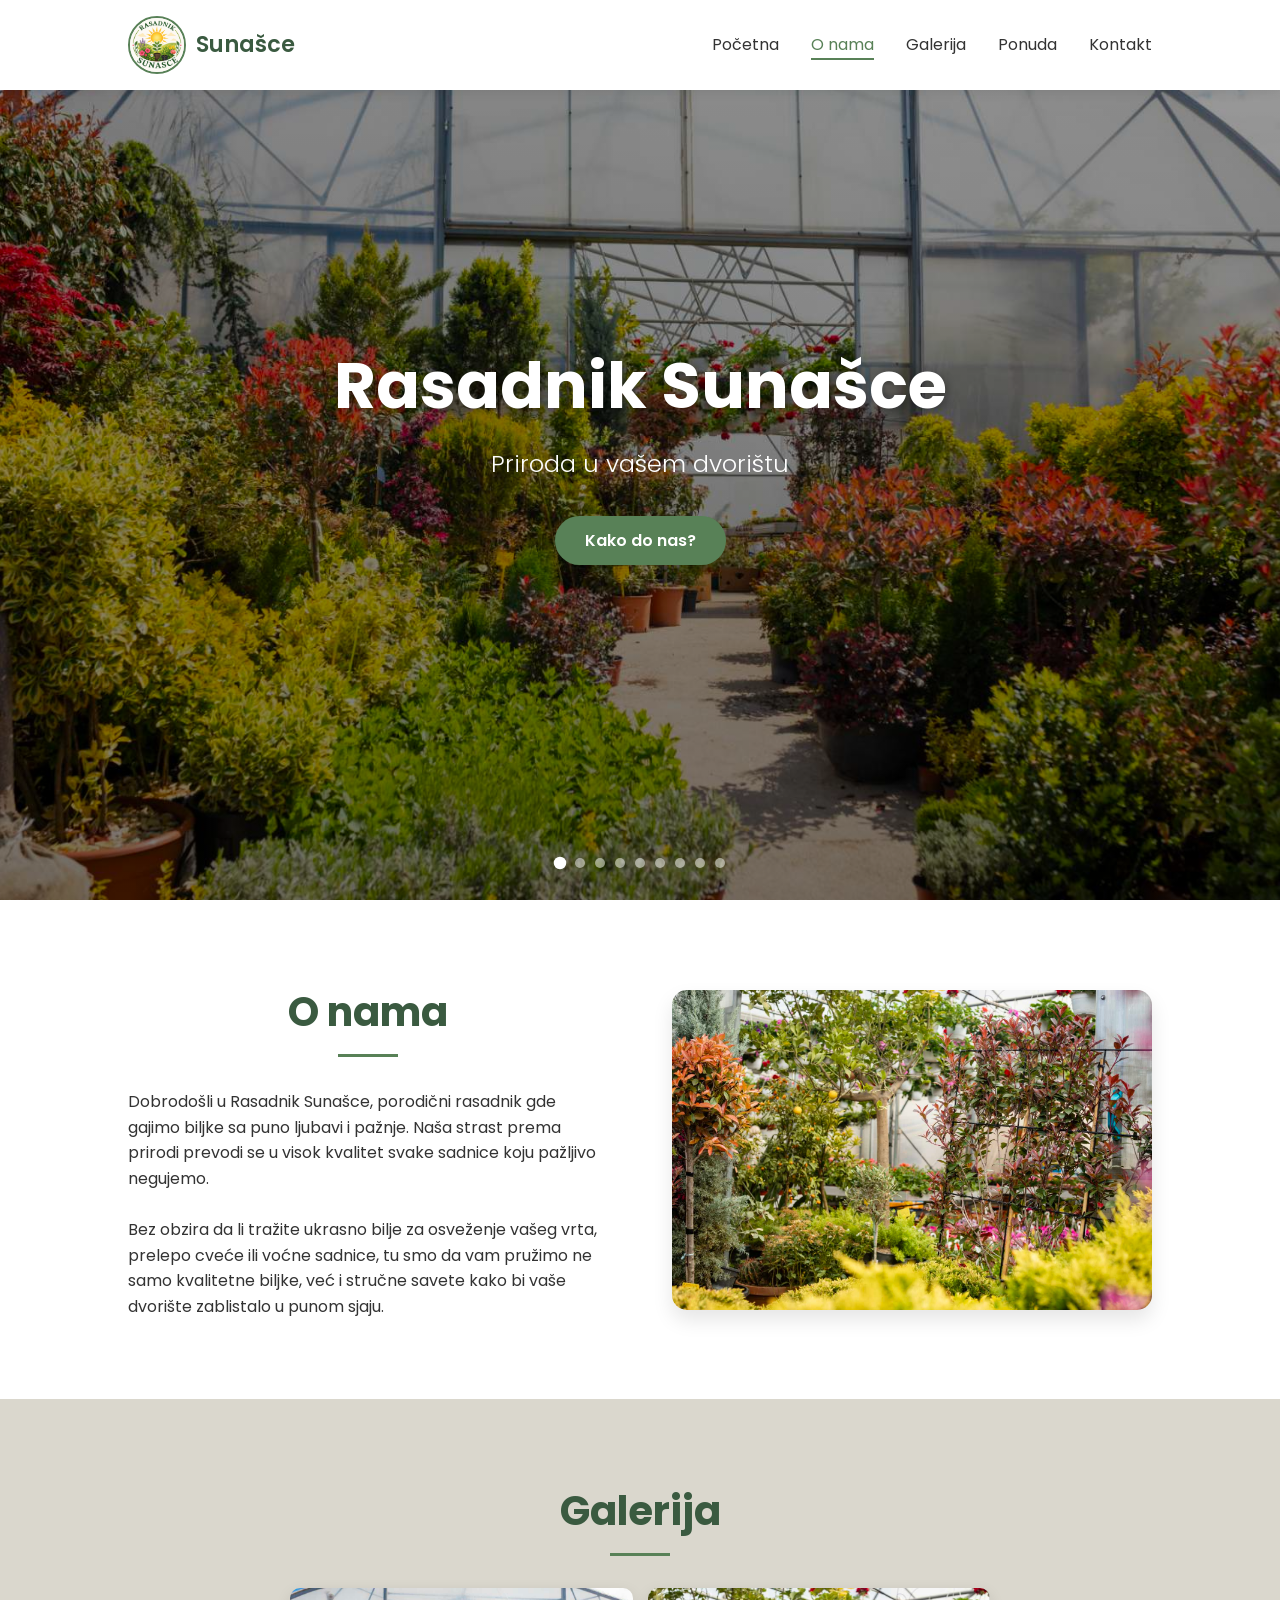
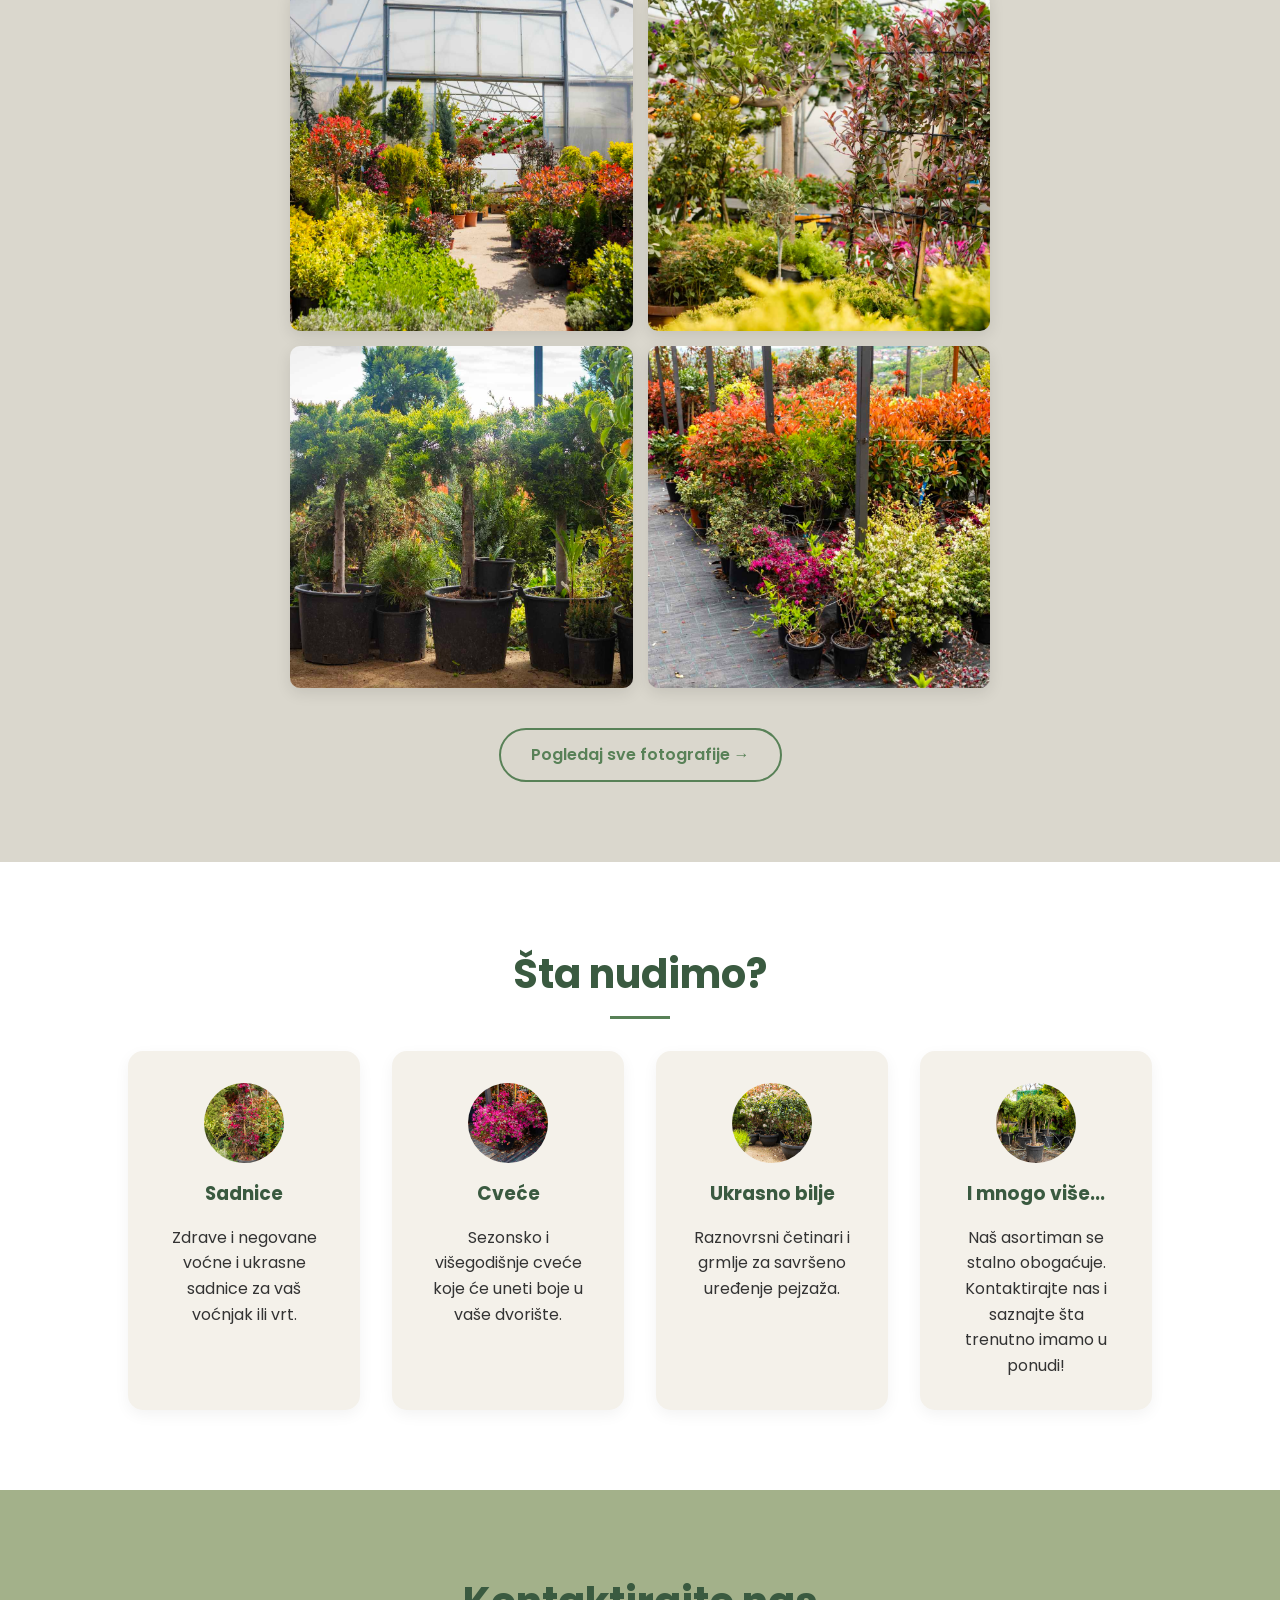
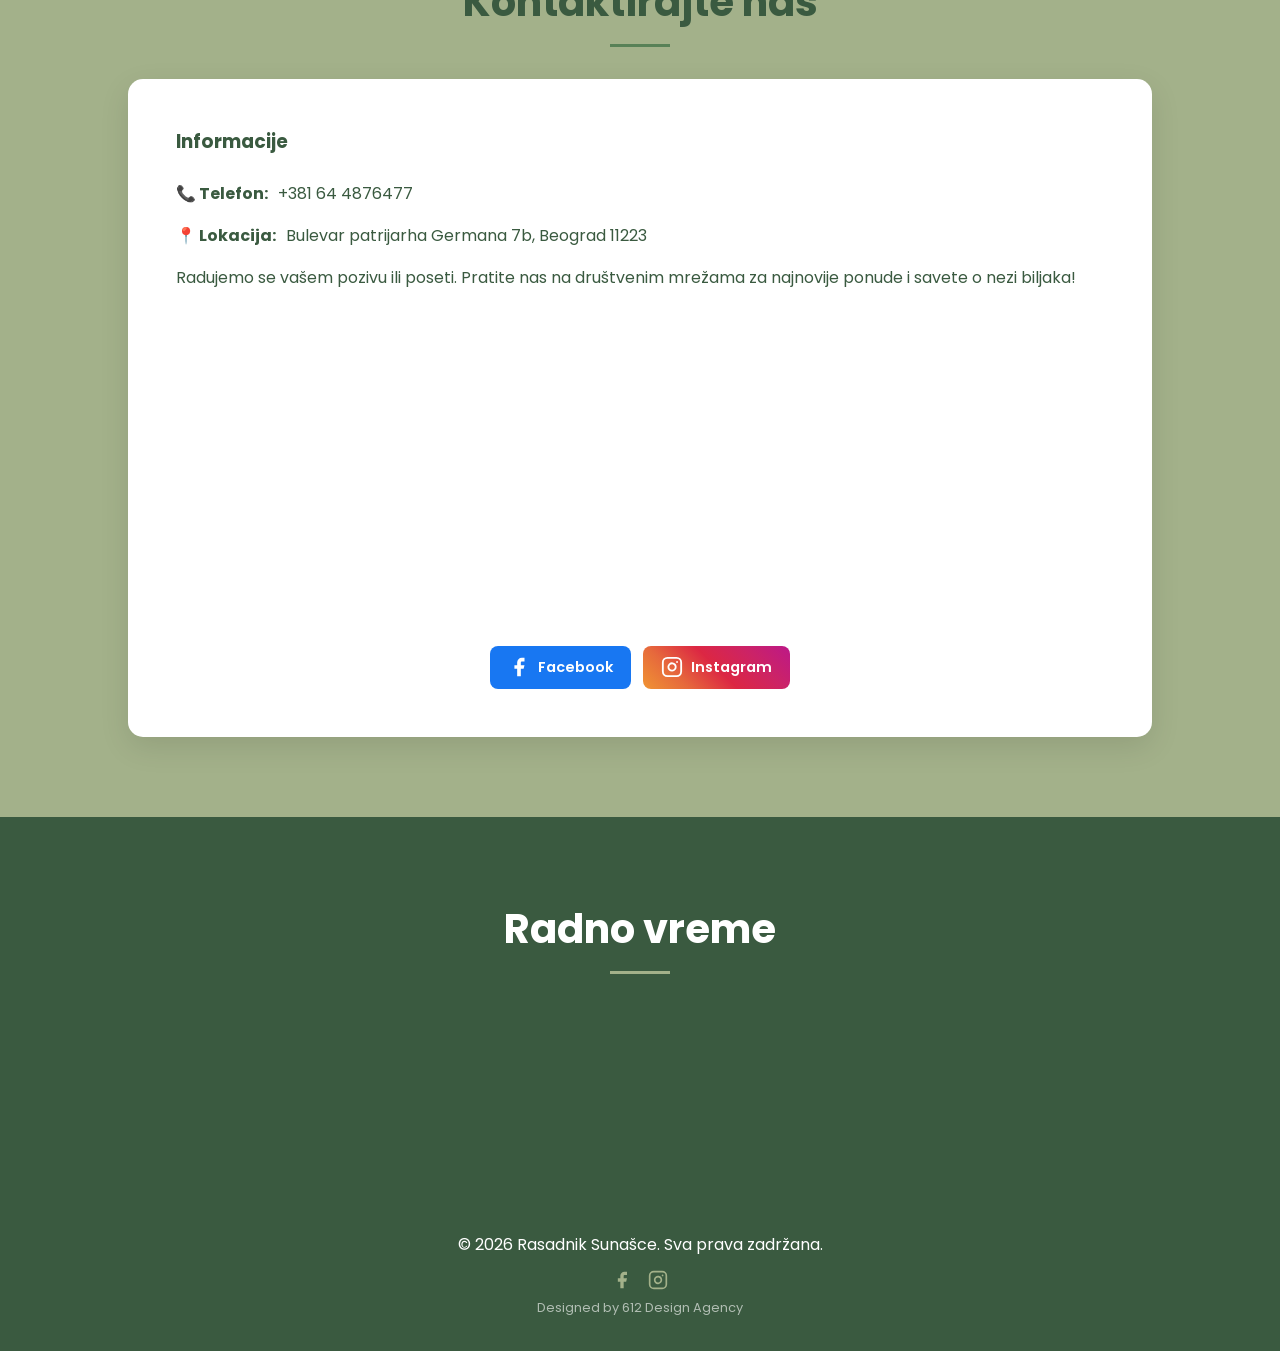
==== commit 70942ab5: "update projekta" ====
--- a/index.html
+++ b/index.html
@@ -71,7 +71,10 @@
 <body>
 
     <nav id="navbar">
-        <div class="logo">Rasadnik Sunašce</div>
+        <a href="#hero" class="logo">
+            <img src="img/logo.png" alt="Rasadnik Sunašce logo" class="logo-img">
+            <span class="logo-text">Sunašce</span>
+        </a>
         <ul class="nav-links" id="navLinks">
             <li><a href="#hero" class="nav-link">Početna</a></li>
             <li><a href="#o-nama" class="nav-link">O nama</a></li>
@@ -90,7 +93,12 @@
             <div class="hero-slide active" style="background-image: url('img/img1.jpg')"></div>
             <div class="hero-slide" style="background-image: url('img/img2.jpg')"></div>
             <div class="hero-slide" style="background-image: url('img/img3.jpg')"></div>
+            <div class="hero-slide" style="background-image: url('img/img4.jpg')"></div>
             <div class="hero-slide" style="background-image: url('img/img5.jpg')"></div>
+            <div class="hero-slide" style="background-image: url('img/img6.jpg')"></div>
+            <div class="hero-slide" style="background-image: url('img/img7.jpg')"></div>
+            <div class="hero-slide" style="background-image: url('img/img8.jpg')"></div>
+            <div class="hero-slide" style="background-image: url('img/img9.jpg')"></div>
         </div>
         <div class="hero-overlay"></div>
         <div class="hero-content">
@@ -103,6 +111,11 @@
             <span class="dot" onclick="goToSlide(1)"></span>
             <span class="dot" onclick="goToSlide(2)"></span>
             <span class="dot" onclick="goToSlide(3)"></span>
+            <span class="dot" onclick="goToSlide(4)"></span>
+            <span class="dot" onclick="goToSlide(5)"></span>
+            <span class="dot" onclick="goToSlide(6)"></span>
+            <span class="dot" onclick="goToSlide(7)"></span>
+            <span class="dot" onclick="goToSlide(8)"></span>
         </div>
     </header>
 
@@ -141,22 +154,30 @@
         <h2>Šta nudimo?</h2>
         <div class="offer-grid">
             <div class="offer-card fade-in">
-                <div class="offer-icon">🌱</div>
+                <div class="offer-icon">
+                    <img src="img/img11.jpg" alt="Sadnice" class="offer-img">
+                </div>
                 <h3>Sadnice</h3>
                 <p>Zdrave i negovane voćne i ukrasne sadnice za vaš voćnjak ili vrt.</p>
             </div>
             <div class="offer-card fade-in" style="transition-delay: 0.2s;">
-                <div class="offer-icon">🌸</div>
+                <div class="offer-icon">
+                    <img src="img/img12.jpg" alt="Cveće" class="offer-img">
+                </div>
                 <h3>Cveće</h3>
                 <p>Sezonsko i višegodišnje cveće koje će uneti boje u vaše dvorište.</p>
             </div>
             <div class="offer-card fade-in" style="transition-delay: 0.4s;">
-                <div class="offer-icon">🌲</div>
+                <div class="offer-icon">
+                    <img src="img/img10.jpg" alt="Ukrasno bilje" class="offer-img">
+                </div>
                 <h3>Ukrasno bilje</h3>
                 <p>Raznovrsni četinari i grmlje za savršeno uređenje pejzaža.</p>
             </div>
             <div class="offer-card fade-in" style="transition-delay: 0.6s;">
-                <div class="offer-icon">🌿</div>
+                <div class="offer-icon">
+                    <img src="img/img13.jpg" alt="I mnogo više" class="offer-img">
+                </div>
                 <h3>I mnogo više...</h3>
                 <p>Naš asortiman se stalno obogaćuje. Kontaktirajte nas i saznajte šta trenutno imamo u ponudi!</p>
             </div>
--- a/styles.css
+++ b/styles.css
@@ -82,6 +82,31 @@
     font-size: 1.5rem;
     font-weight: 600;
     color: var(--primary-green);
+    display: flex;
+    align-items: center;
+    gap: 10px;
+    text-decoration: none;
+}
+
+.logo-text {
+    font-size: 1.4rem;
+    font-weight: 600;
+    color: var(--primary-green);
+}
+
+.logo-img {
+    width: 58px;
+    height: 58px;
+    border-radius: 50%;
+    object-fit: cover;
+    border: 2px solid var(--light-green);
+    display: block;
+    transition: border-color 0.3s, transform 0.3s;
+}
+
+.logo-img:hover {
+    border-color: var(--primary-green);
+    transform: scale(1.05);
 }
 
 .nav-links {
@@ -392,6 +417,15 @@
 .offer-icon {
     font-size: 3rem;
     margin-bottom: 1rem;
+}
+
+.offer-img {
+    width: 80px;
+    height: 80px;
+    object-fit: cover;
+    border-radius: 50%;
+    display: block;
+    margin: 0 auto;
 }
 
 /* --- CONTACT SECTION --- */
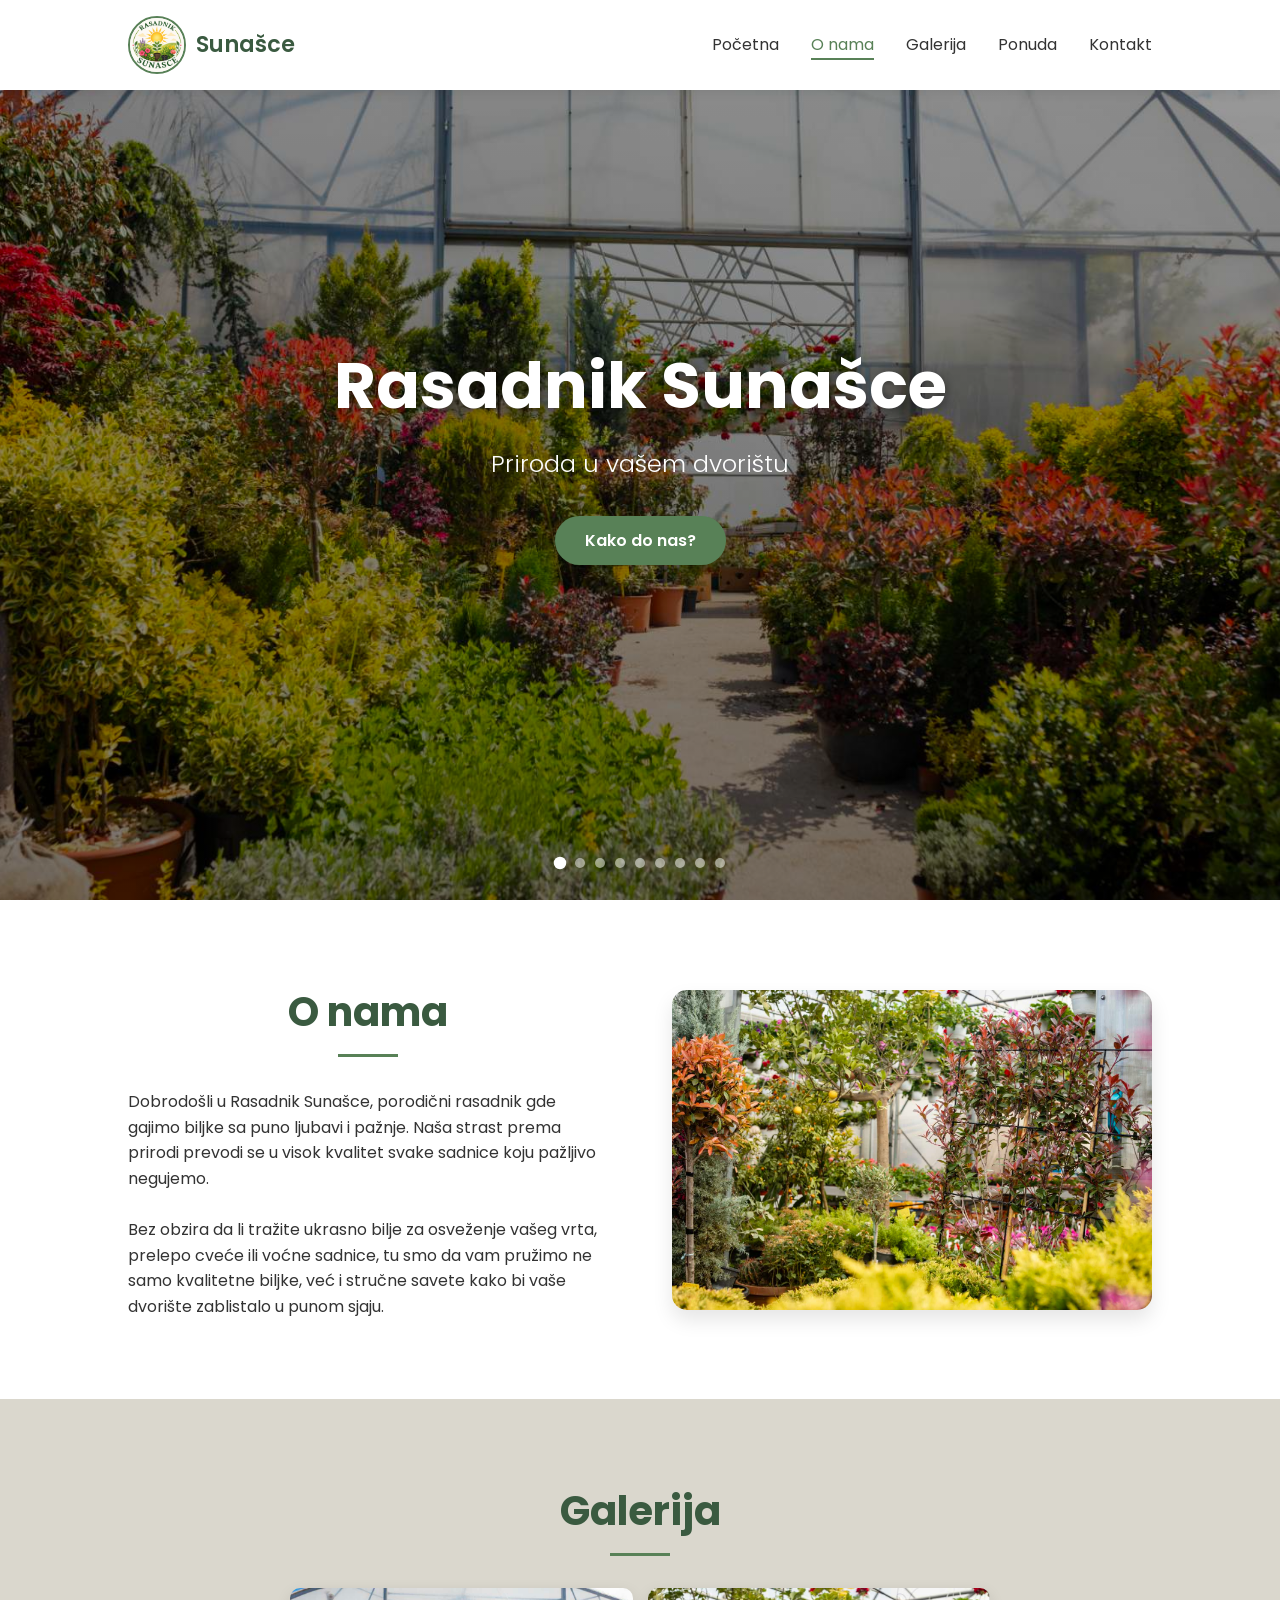
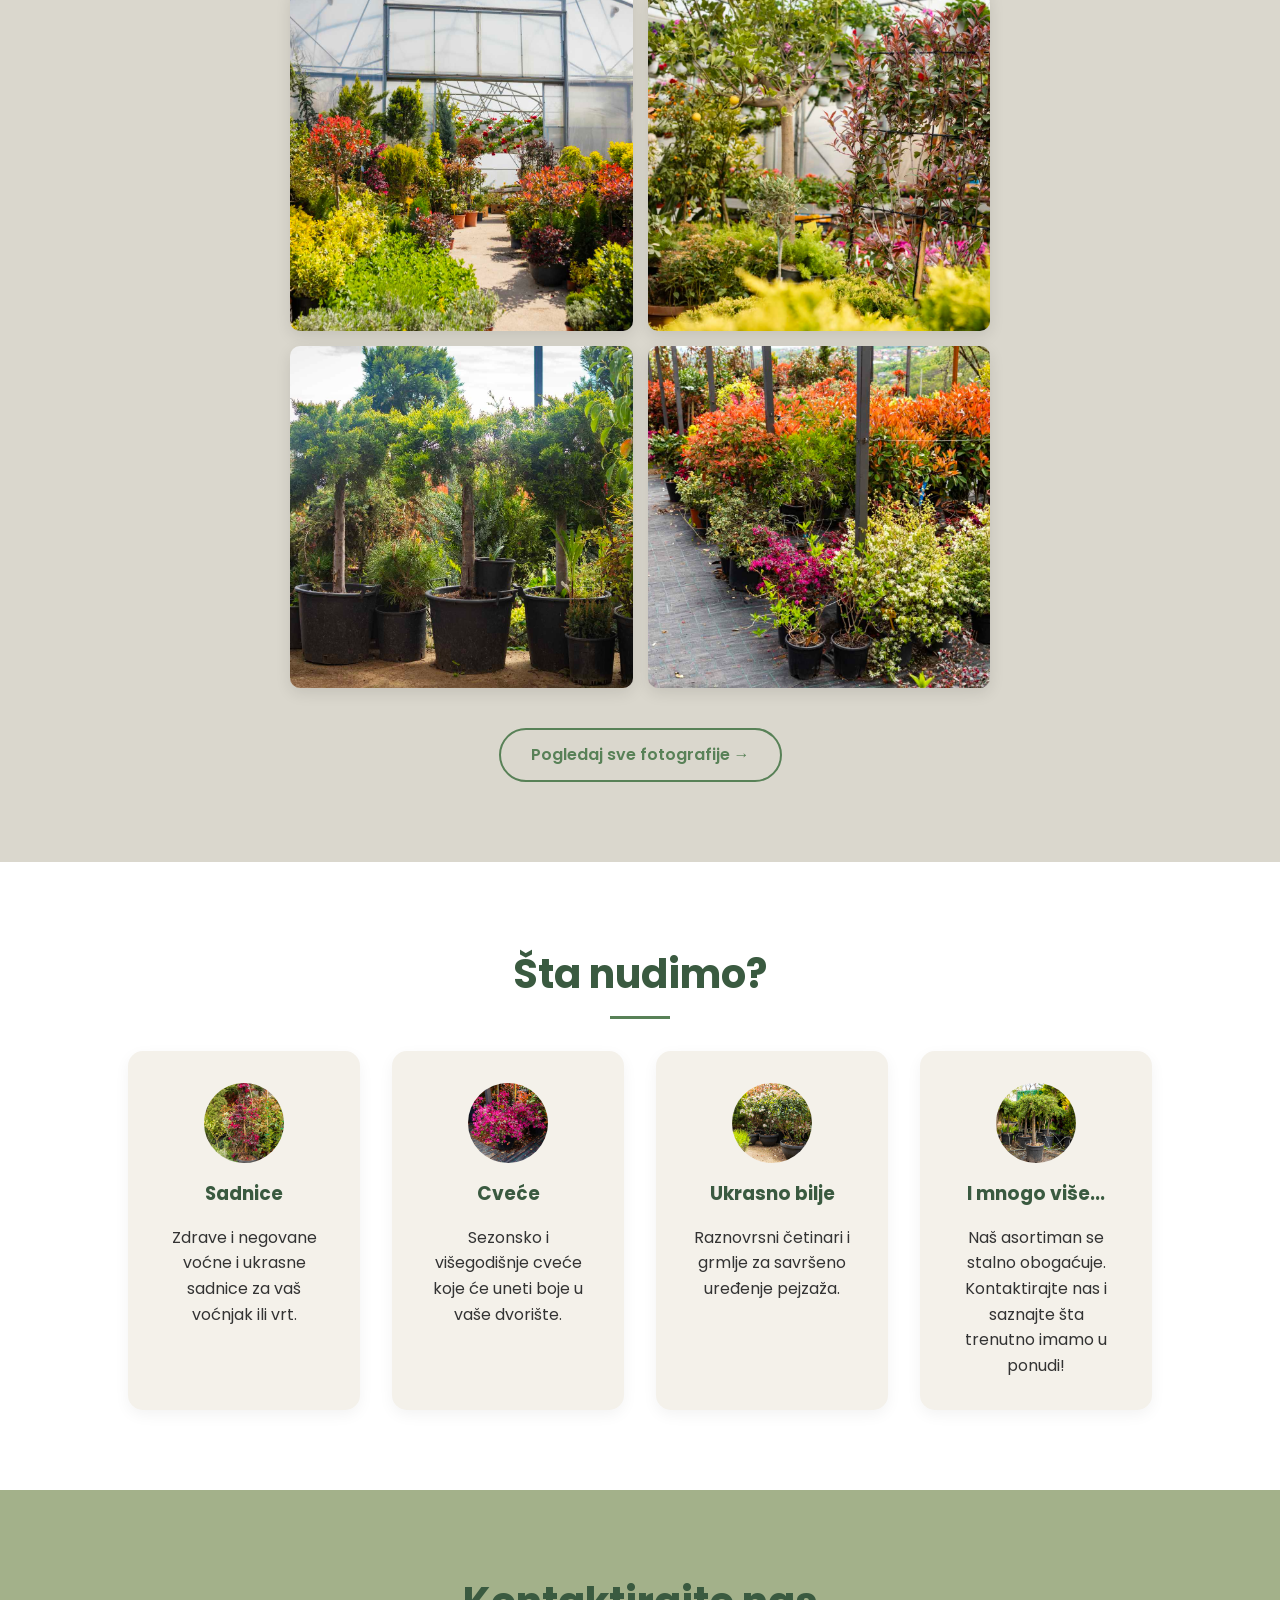
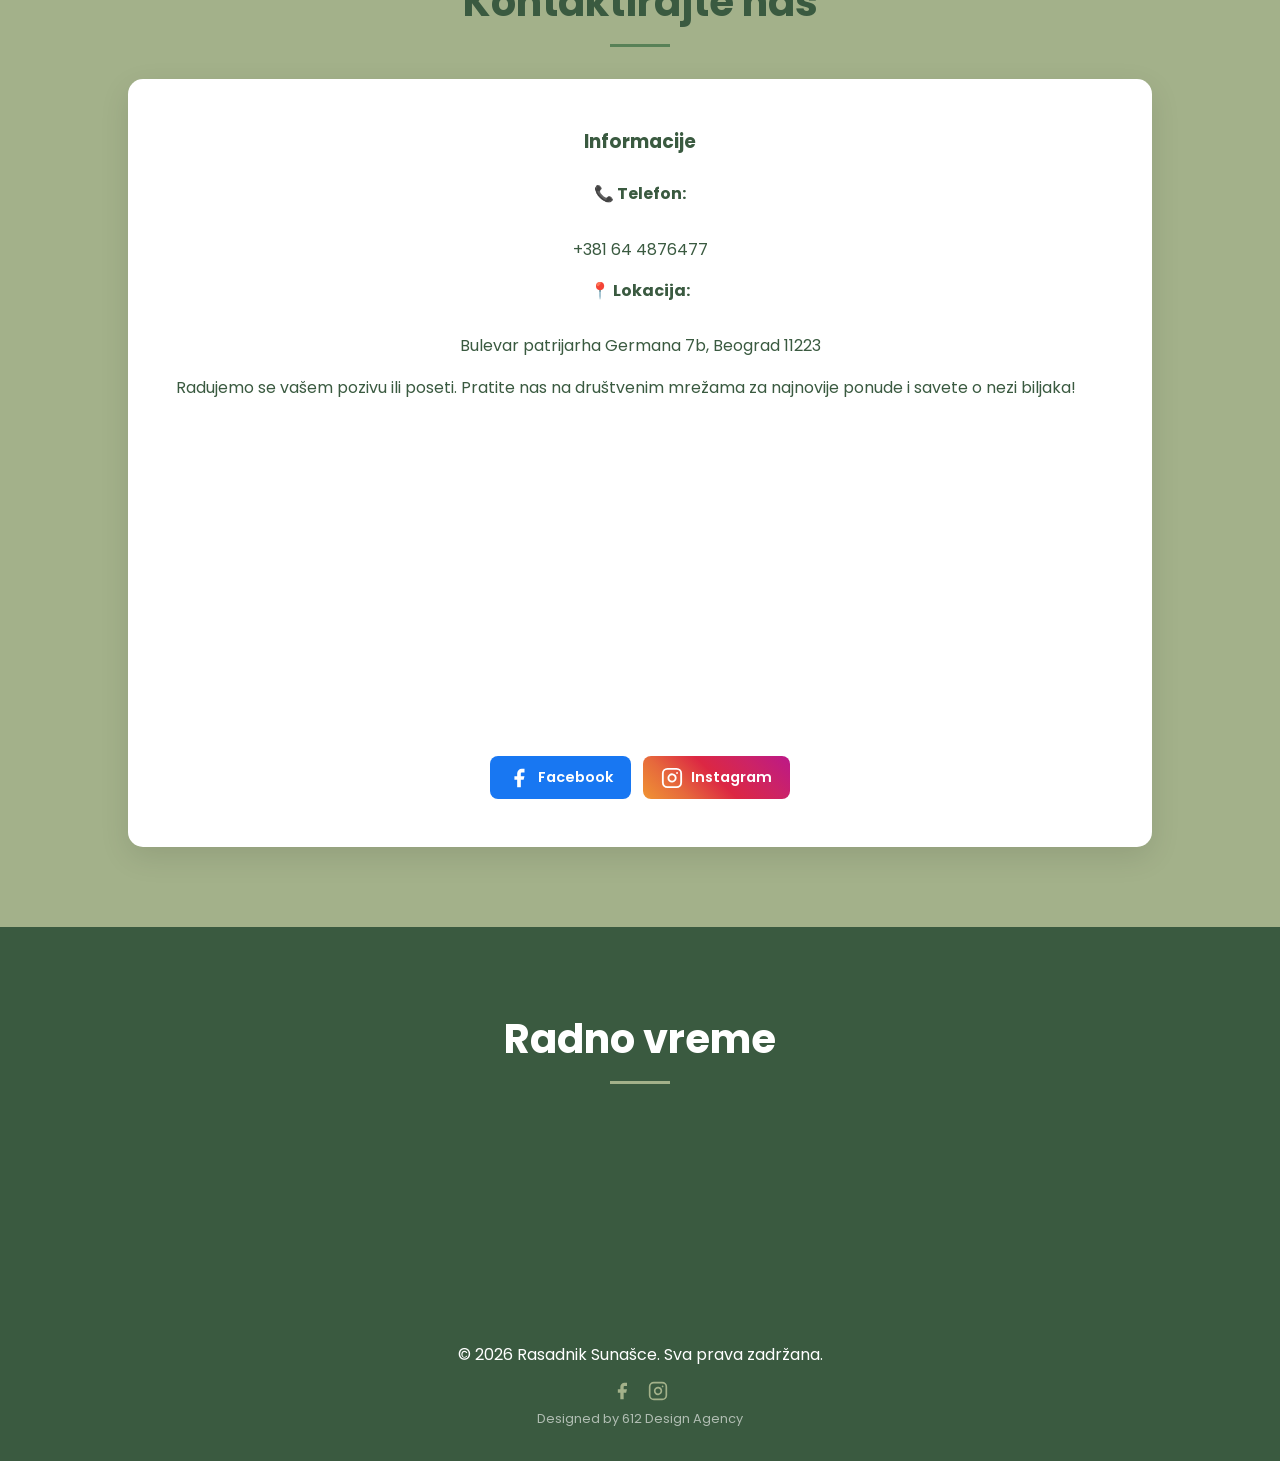
==== commit 364c918c: "update" ====
--- a/index.html
+++ b/index.html
@@ -188,9 +188,9 @@
         <h2>Kontaktirajte nas</h2>
         <div class="contact-container fade-in">
             <div class="contact-info">
-                <h3>Informacije</h3>
-                <p><strong>📞 Telefon:</strong> +381 64 4876477</p>
-                <p><strong>📍 Lokacija:</strong> Bulevar patrijarha Germana 7b, Beograd 11223</p>
+                <h3 class="contact-detail">Informacije</h3>
+                <p class="contact-detail"><strong>📞 Telefon:</strong><br>+381 64 4876477</p>
+                <p class="contact-detail"><strong>📍 Lokacija:</strong><br>Bulevar patrijarha Germana 7b, Beograd 11223</p>
                 <p>Radujemo se vašem pozivu ili poseti. Pratite nas na društvenim mrežama za najnovije ponude i savete o nezi biljaka!</p>
                 
                 <div style="margin: 1.5rem 0; border-radius: 8px; overflow: hidden;">
--- a/styles.css
+++ b/styles.css
@@ -459,6 +459,14 @@
     gap: 10px;
 }
 
+.contact-detail {
+    flex-direction: column !important;
+    align-items: center !important;
+    text-align: center;
+    gap: 4px !important;
+    line-height: 1.6;
+}
+
 /* Social ikonice */
 .social-icons {
     display: flex;
@@ -620,6 +628,10 @@
 
 /* --- RESPONSIVE DESIGN --- */
 @media (max-width: 768px) {
+    .hero-slide {
+        background-attachment: scroll;
+    }
+
     .hamburger {
         display: flex;
     }
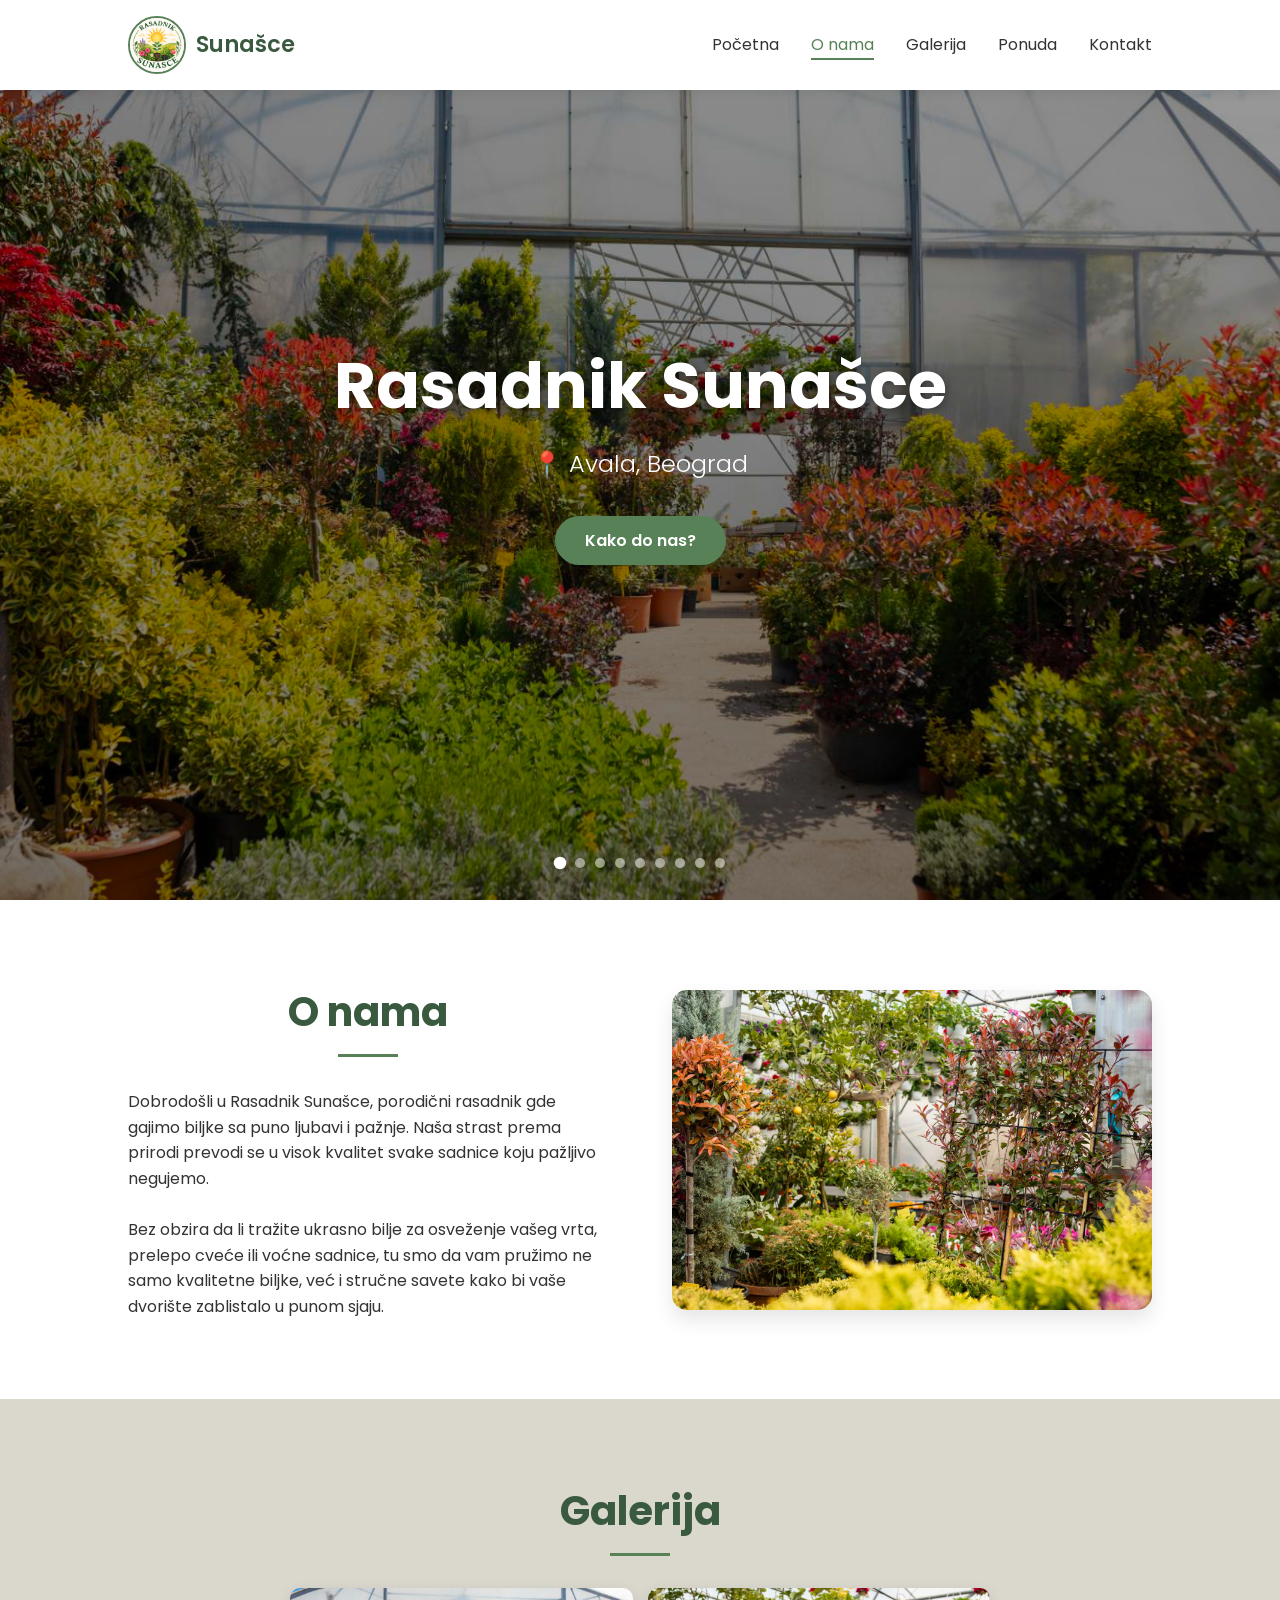
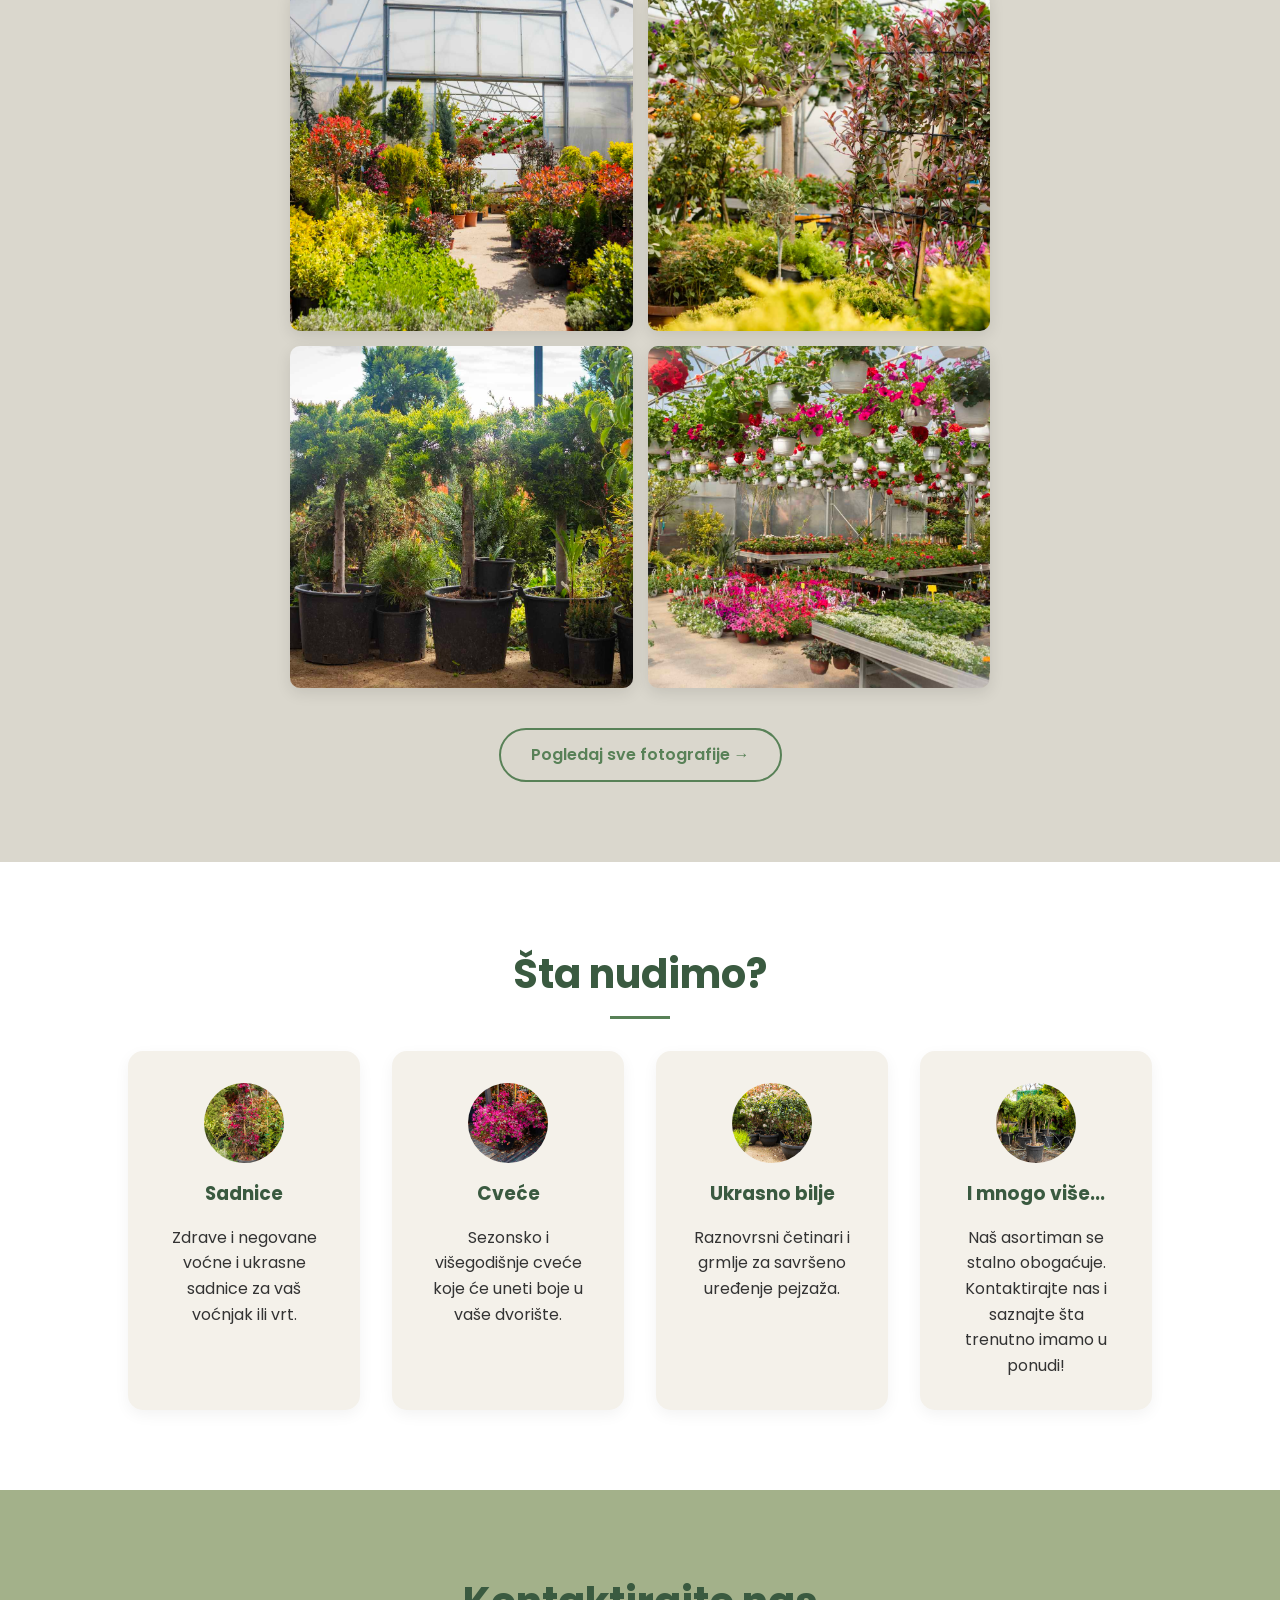
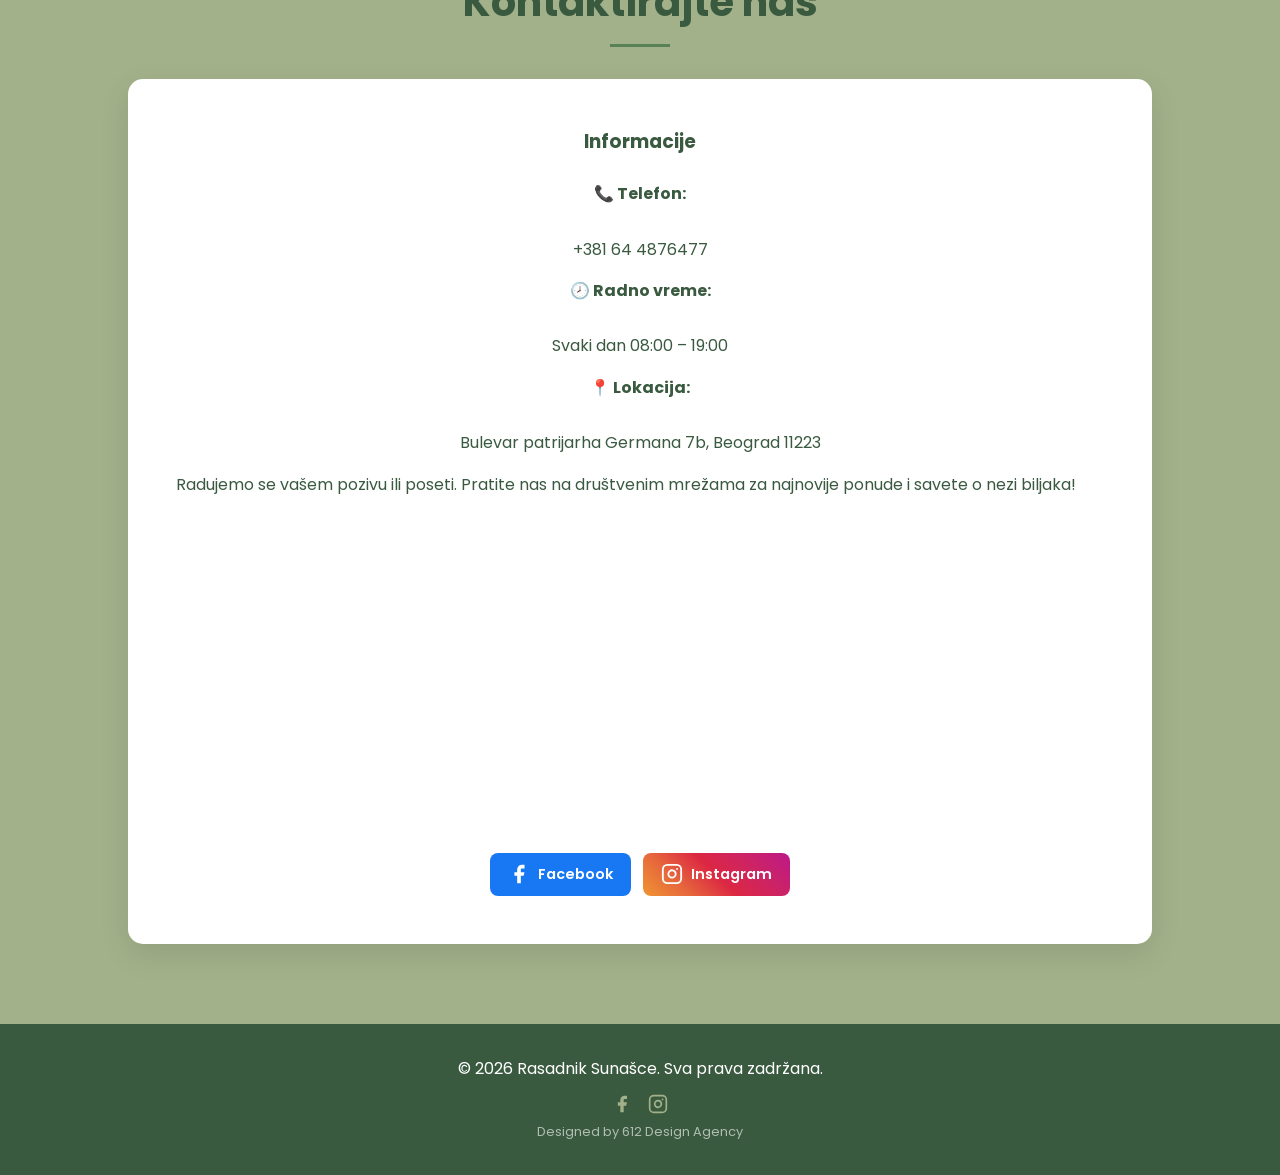
==== commit 6471b6e2: "finalni update" ====
--- a/index.html
+++ b/index.html
@@ -81,6 +81,9 @@
             <li><a href="galerija.html" class="nav-link">Galerija</a></li>
             <li><a href="#ponuda" class="nav-link">Ponuda</a></li>
             <li><a href="#kontakt" class="nav-link">Kontakt</a></li>
+            <li class="nav-logo-bottom">
+                <img src="img/logo.png" alt="Rasadnik Sunašce logo" class="nav-logo-img">
+            </li>
         </ul>
         <button class="hamburger" id="hamburger" aria-label="Otvori meni">
             <span></span><span></span><span></span>
@@ -103,7 +106,7 @@
         <div class="hero-overlay"></div>
         <div class="hero-content">
             <h1 class="fade-in">Rasadnik Sunašce</h1>
-            <p class="fade-in" style="transition-delay: 0.2s;">Priroda u vašem dvorištu</p>
+            <p class="fade-in" style="transition-delay: 0.2s;">📍 Avala, Beograd</p>
             <a href="#kontakt" class="btn fade-in" style="transition-delay: 0.4s;">Kako do nas?</a>
         </div>
         <div class="slide-dots">
@@ -190,6 +193,7 @@
             <div class="contact-info">
                 <h3 class="contact-detail">Informacije</h3>
                 <p class="contact-detail"><strong>📞 Telefon:</strong><br>+381 64 4876477</p>
+                <p class="contact-detail"><strong>🕗 Radno vreme:</strong><br>Svaki dan 08:00 – 19:00</p>
                 <p class="contact-detail"><strong>📍 Lokacija:</strong><br>Bulevar patrijarha Germana 7b, Beograd 11223</p>
                 <p>Radujemo se vašem pozivu ili poseti. Pratite nas na društvenim mrežama za najnovije ponude i savete o nezi biljaka!</p>
                 
@@ -218,17 +222,6 @@
         </div>
     </section>
 
-    <section id="radno-vreme" class="section-padding radno-vreme-section">
-        <h2>Radno vreme</h2>
-        <div class="radno-vreme-card fade-in">
-            <div class="radno-vreme-icon">🕗</div>
-            <div class="radno-vreme-text">
-                <span class="radno-vreme-label">Svaki dan</span>
-                <span class="radno-vreme-hours">08:00 – 19:00</span>
-            </div>
-        </div>
-    </section>
-
     <footer>
         <p>© 2026 Rasadnik Sunašce. Sva prava zadržana.</p>
         <div class="footer-socials">
@@ -334,11 +327,6 @@
                 if (target) target.scrollIntoView({ behavior: 'smooth' });
             });
         });
-
-        // ---- FORM SUCCESS ----
-        function showSuccess() {
-            document.getElementById('form-success').style.display = 'block';
-        }
     </script>
 </body>
 </html>
--- a/styles.css
+++ b/styles.css
@@ -172,6 +172,23 @@
 }
 .hamburger.active span:nth-child(3) {
     transform: translateY(-7px) rotate(-45deg);
+}
+
+/* Logo na dnu mobilnog menija */
+.nav-logo-bottom {
+    display: none;
+    margin-top: auto;
+    padding-top: 2rem;
+    text-align: center;
+}
+
+.nav-logo-img {
+    width: 80px;
+    height: 80px;
+    border-radius: 50%;
+    object-fit: cover;
+    border: 2px solid var(--pale-green);
+    opacity: 0.75;
 }
 
 /* --- HERO SLIDESHOW --- */
@@ -527,66 +544,6 @@
     min-height: 120px;
 }
 
-.form-success {
-    margin-top: 1rem;
-    padding: 12px 16px;
-    background: #e8f5e9;
-    border-radius: 8px;
-    color: var(--primary-green);
-    font-size: 0.95rem;
-    border: 1px solid #c8e6c9;
-}
-
-/* --- RADNO VREME --- */
-.radno-vreme-section {
-    background-color: var(--primary-green);
-    text-align: center;
-}
-
-.radno-vreme-section h2 {
-    color: var(--white);
-}
-
-.radno-vreme-section h2::after {
-    background-color: var(--pale-green);
-}
-
-.radno-vreme-card {
-    display: inline-flex;
-    align-items: center;
-    gap: 1.5rem;
-    background: rgba(255,255,255,0.1);
-    border: 1px solid rgba(255,255,255,0.2);
-    padding: 1.5rem 3rem;
-    border-radius: 50px;
-    backdrop-filter: blur(4px);
-}
-
-.radno-vreme-icon {
-    font-size: 2.5rem;
-}
-
-.radno-vreme-text {
-    display: flex;
-    flex-direction: column;
-    text-align: left;
-}
-
-.radno-vreme-label {
-    color: var(--pale-green);
-    font-size: 0.85rem;
-    font-weight: 400;
-    text-transform: uppercase;
-    letter-spacing: 0.1em;
-}
-
-.radno-vreme-hours {
-    color: var(--white);
-    font-size: 2rem;
-    font-weight: 600;
-    line-height: 1.2;
-}
-
 /* --- FOOTER --- */
 footer {
     background-color: var(--primary-green);
@@ -647,7 +604,8 @@
         background: var(--white);
         flex-direction: column;
         align-items: flex-start;
-        padding: 5rem 2rem 2rem;
+        justify-content: flex-start;
+        padding: 5rem 2rem 2.5rem;
         gap: 1.5rem;
         box-shadow: -5px 0 20px rgba(0,0,0,0.12);
         z-index: 1050;
@@ -658,6 +616,15 @@
         display: flex;
     }
 
+    .nav-logo-bottom {
+        display: block;
+        width: 100%;
+        text-align: center;
+        margin-top: auto;
+        padding-top: 1.5rem;
+        border-top: 1px solid var(--beige);
+    }
+
     .nav-links li a {
         font-size: 1.1rem;
     }
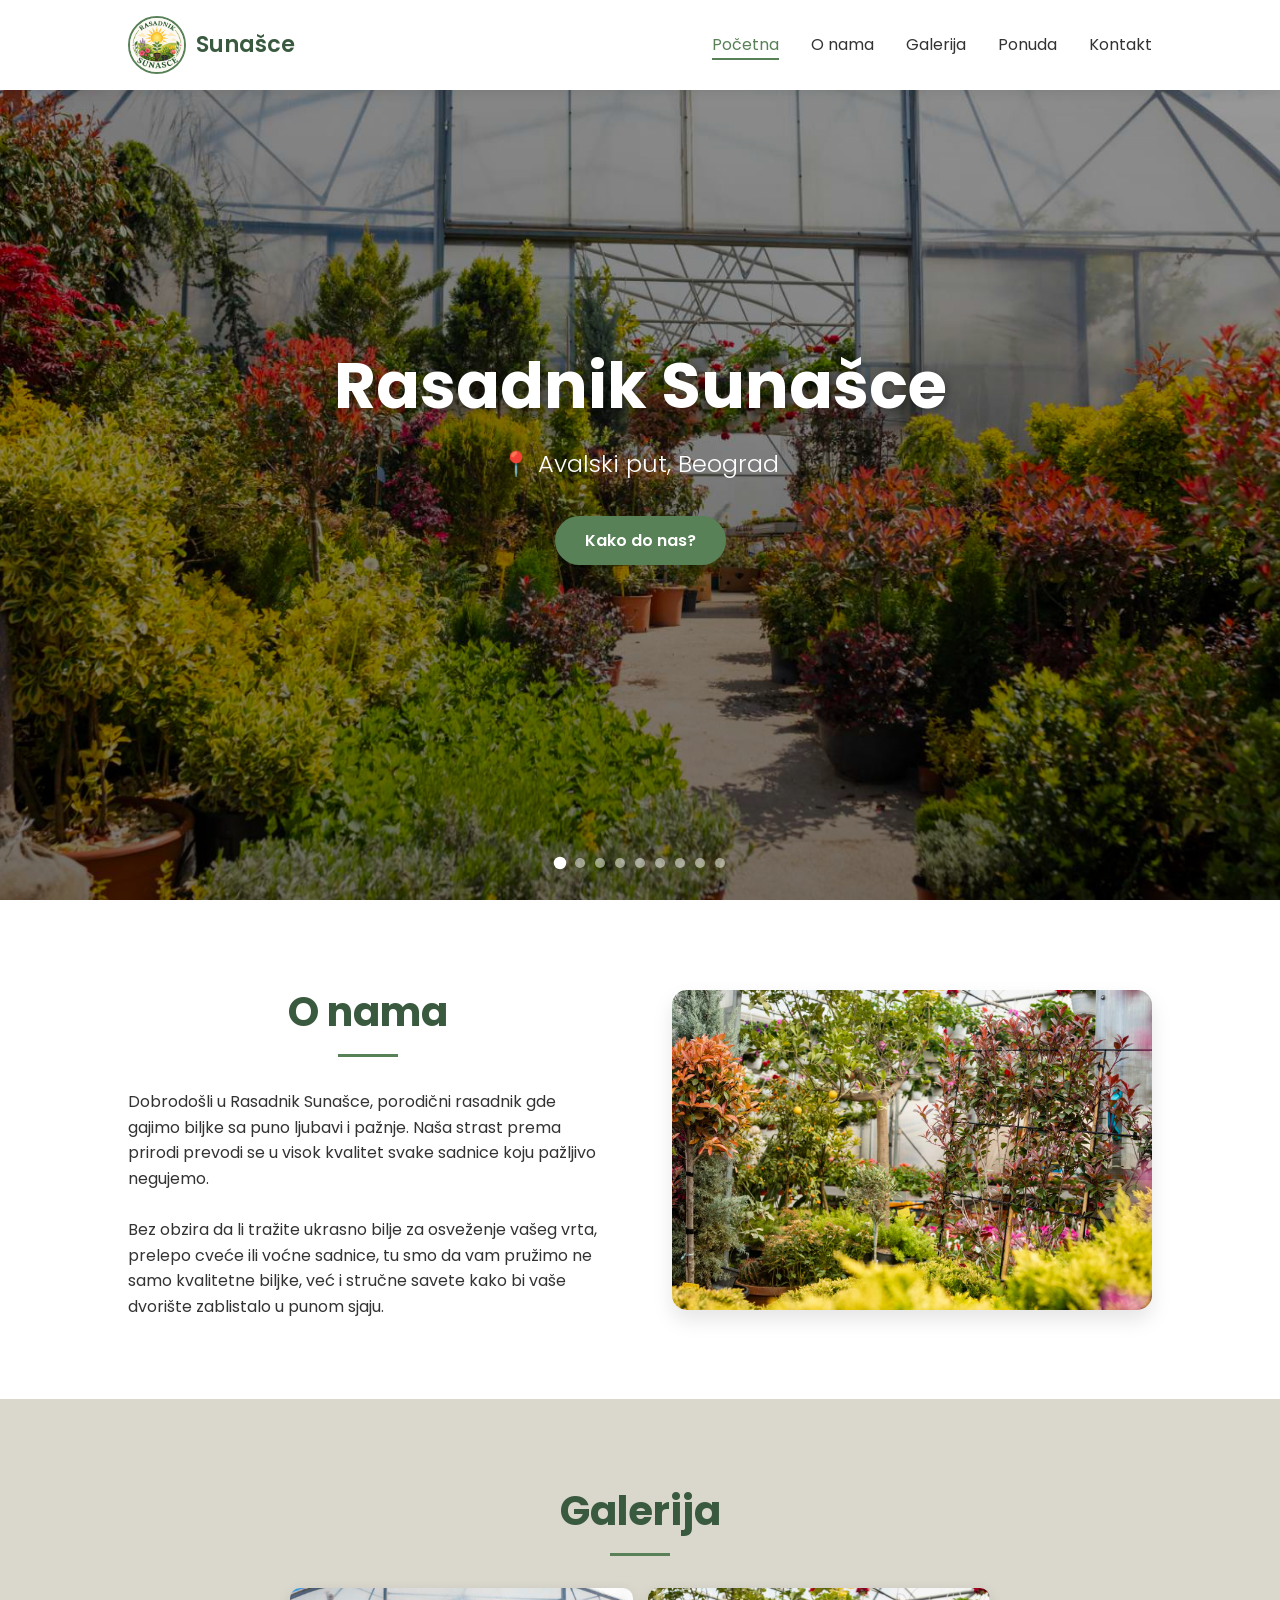
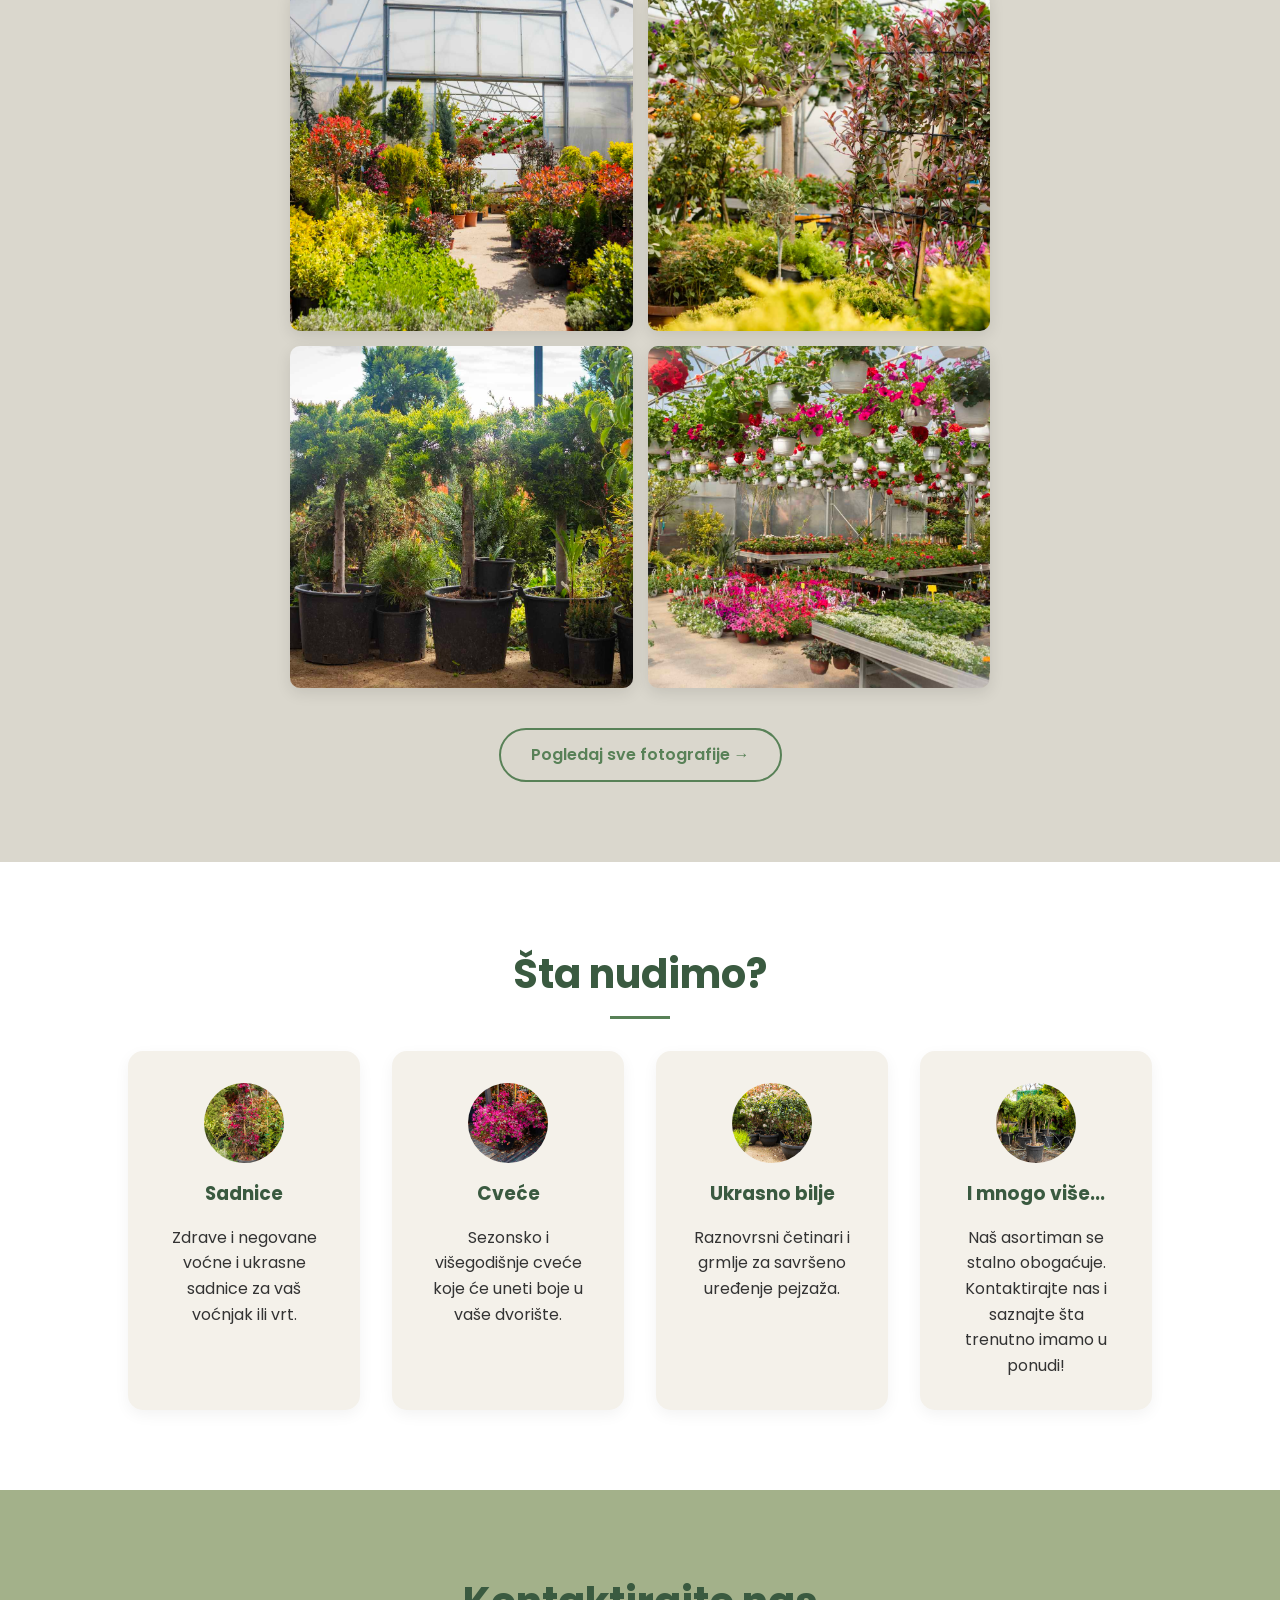
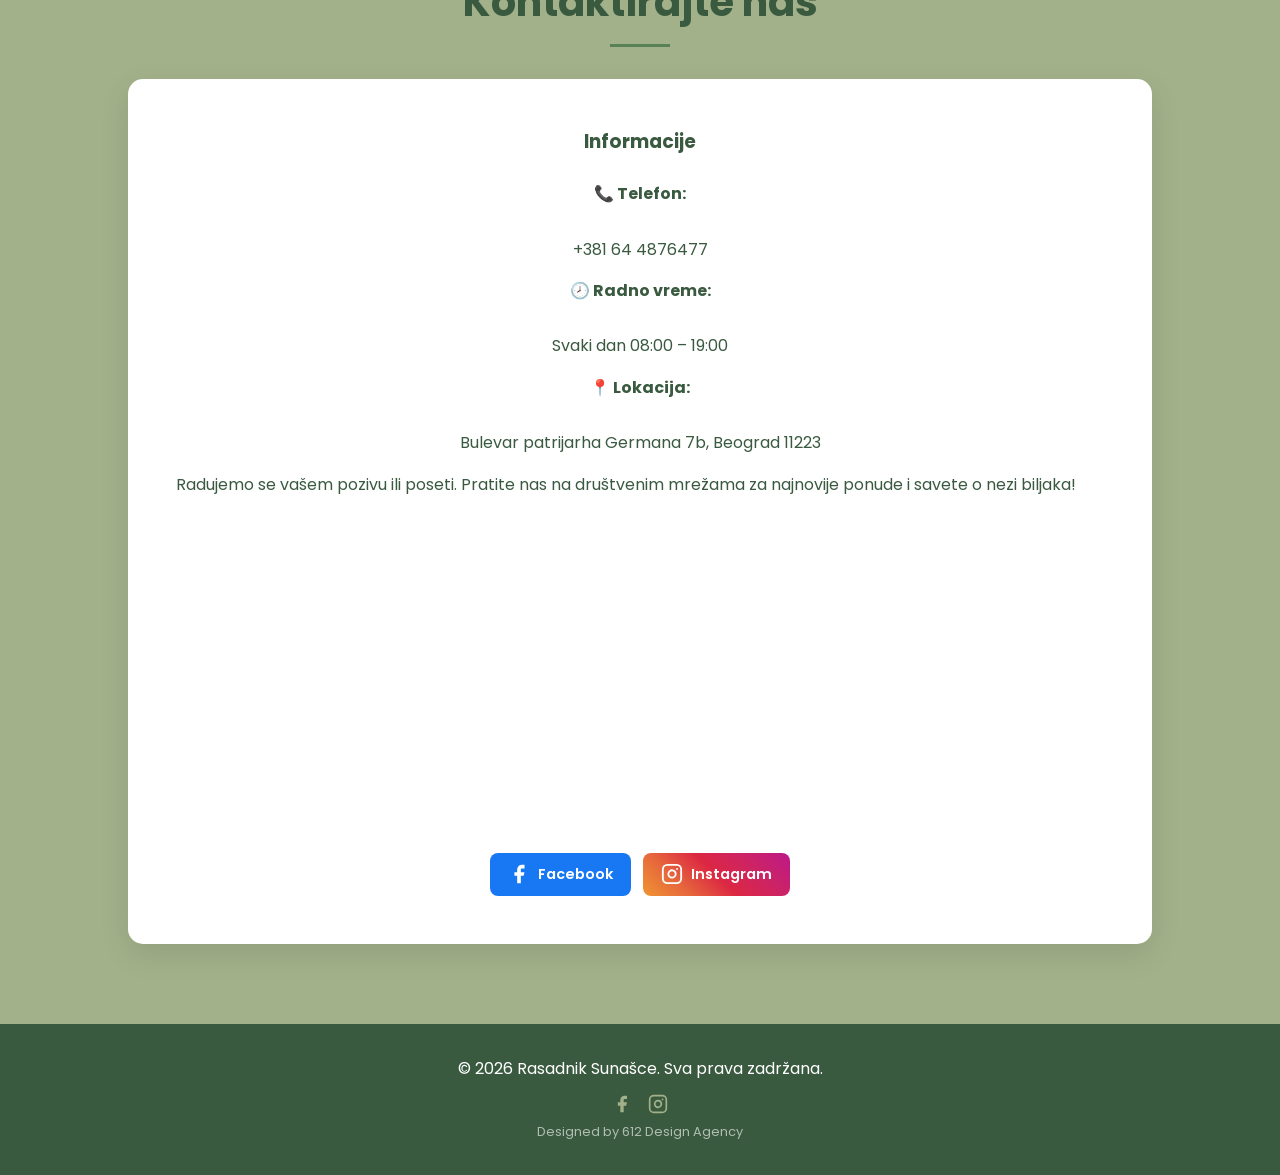
==== commit 97cbd169: "c" ====
--- a/index.html
+++ b/index.html
@@ -106,7 +106,7 @@
         <div class="hero-overlay"></div>
         <div class="hero-content">
             <h1 class="fade-in">Rasadnik Sunašce</h1>
-            <p class="fade-in" style="transition-delay: 0.2s;">📍 Avala, Beograd</p>
+            <p class="fade-in" style="transition-delay: 0.2s;">📍 Avalski put, Beograd</p>
             <a href="#kontakt" class="btn fade-in" style="transition-delay: 0.4s;">Kako do nas?</a>
         </div>
         <div class="slide-dots">
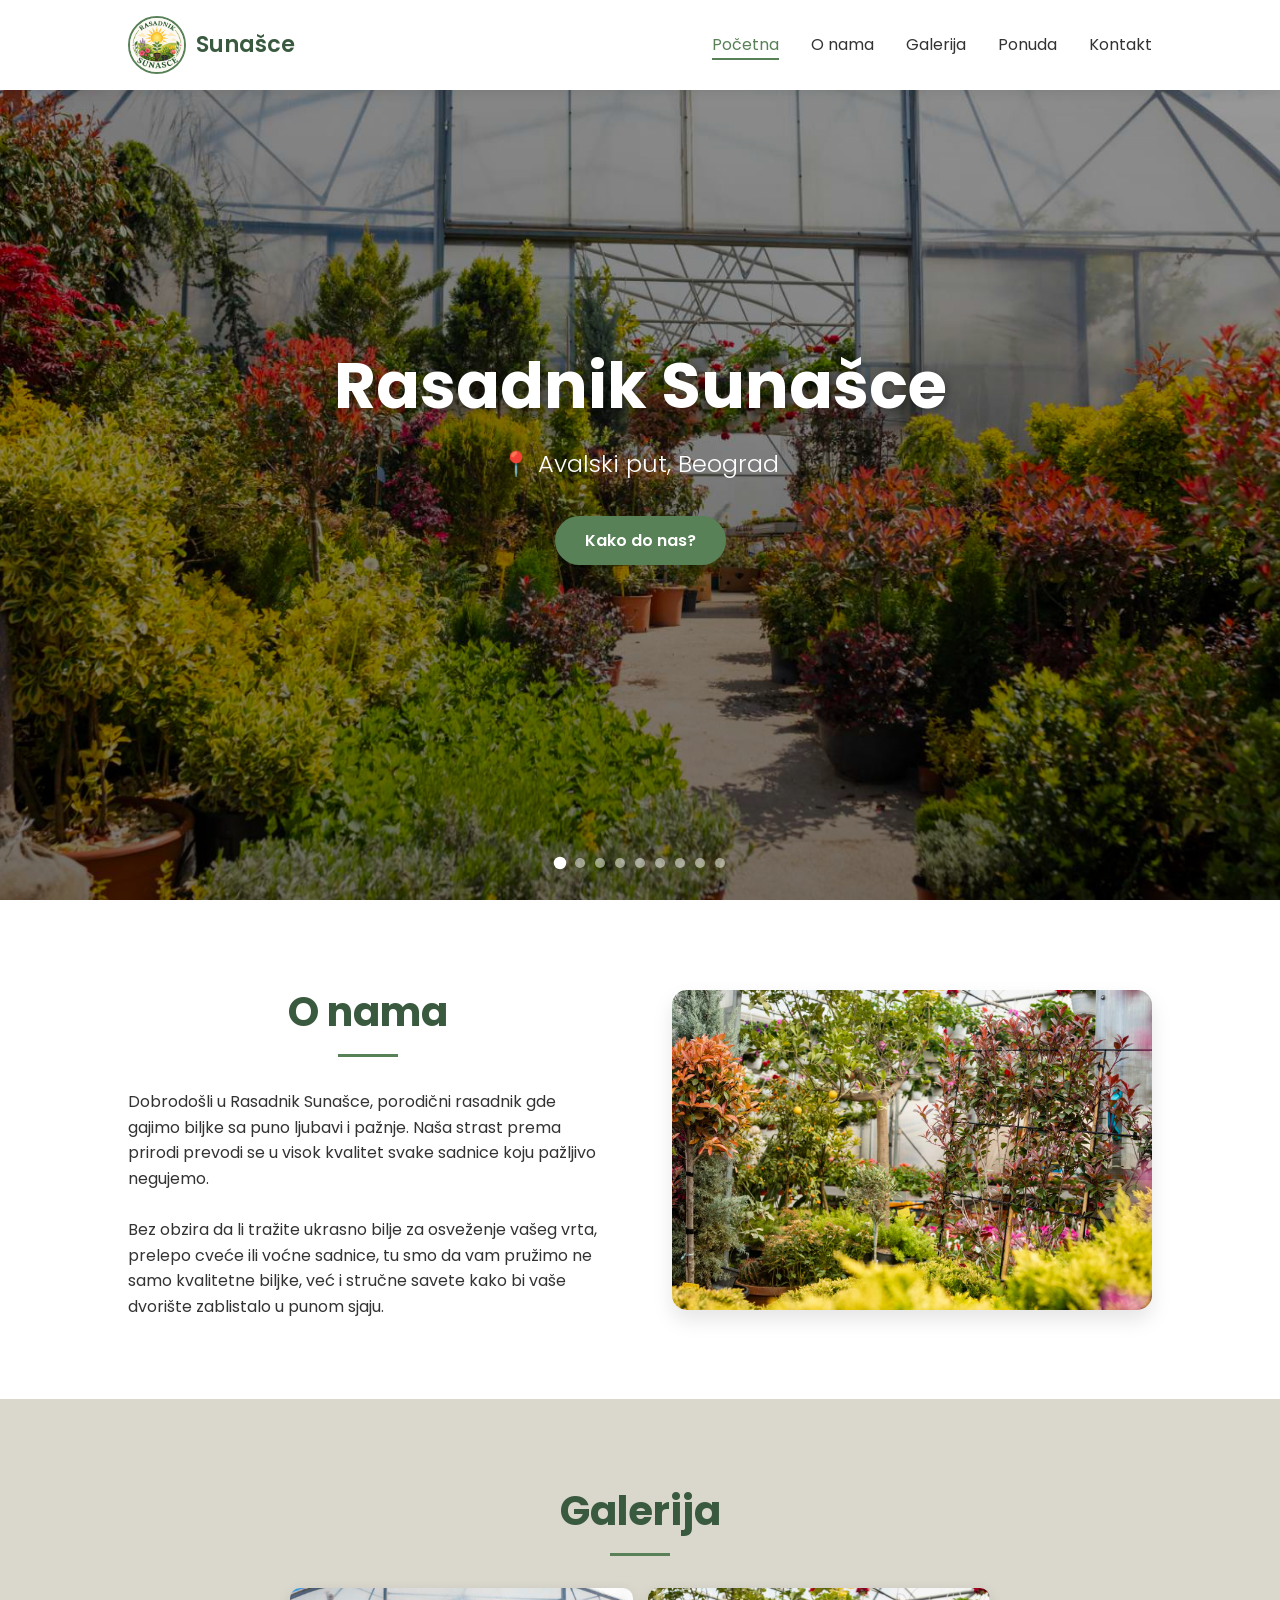
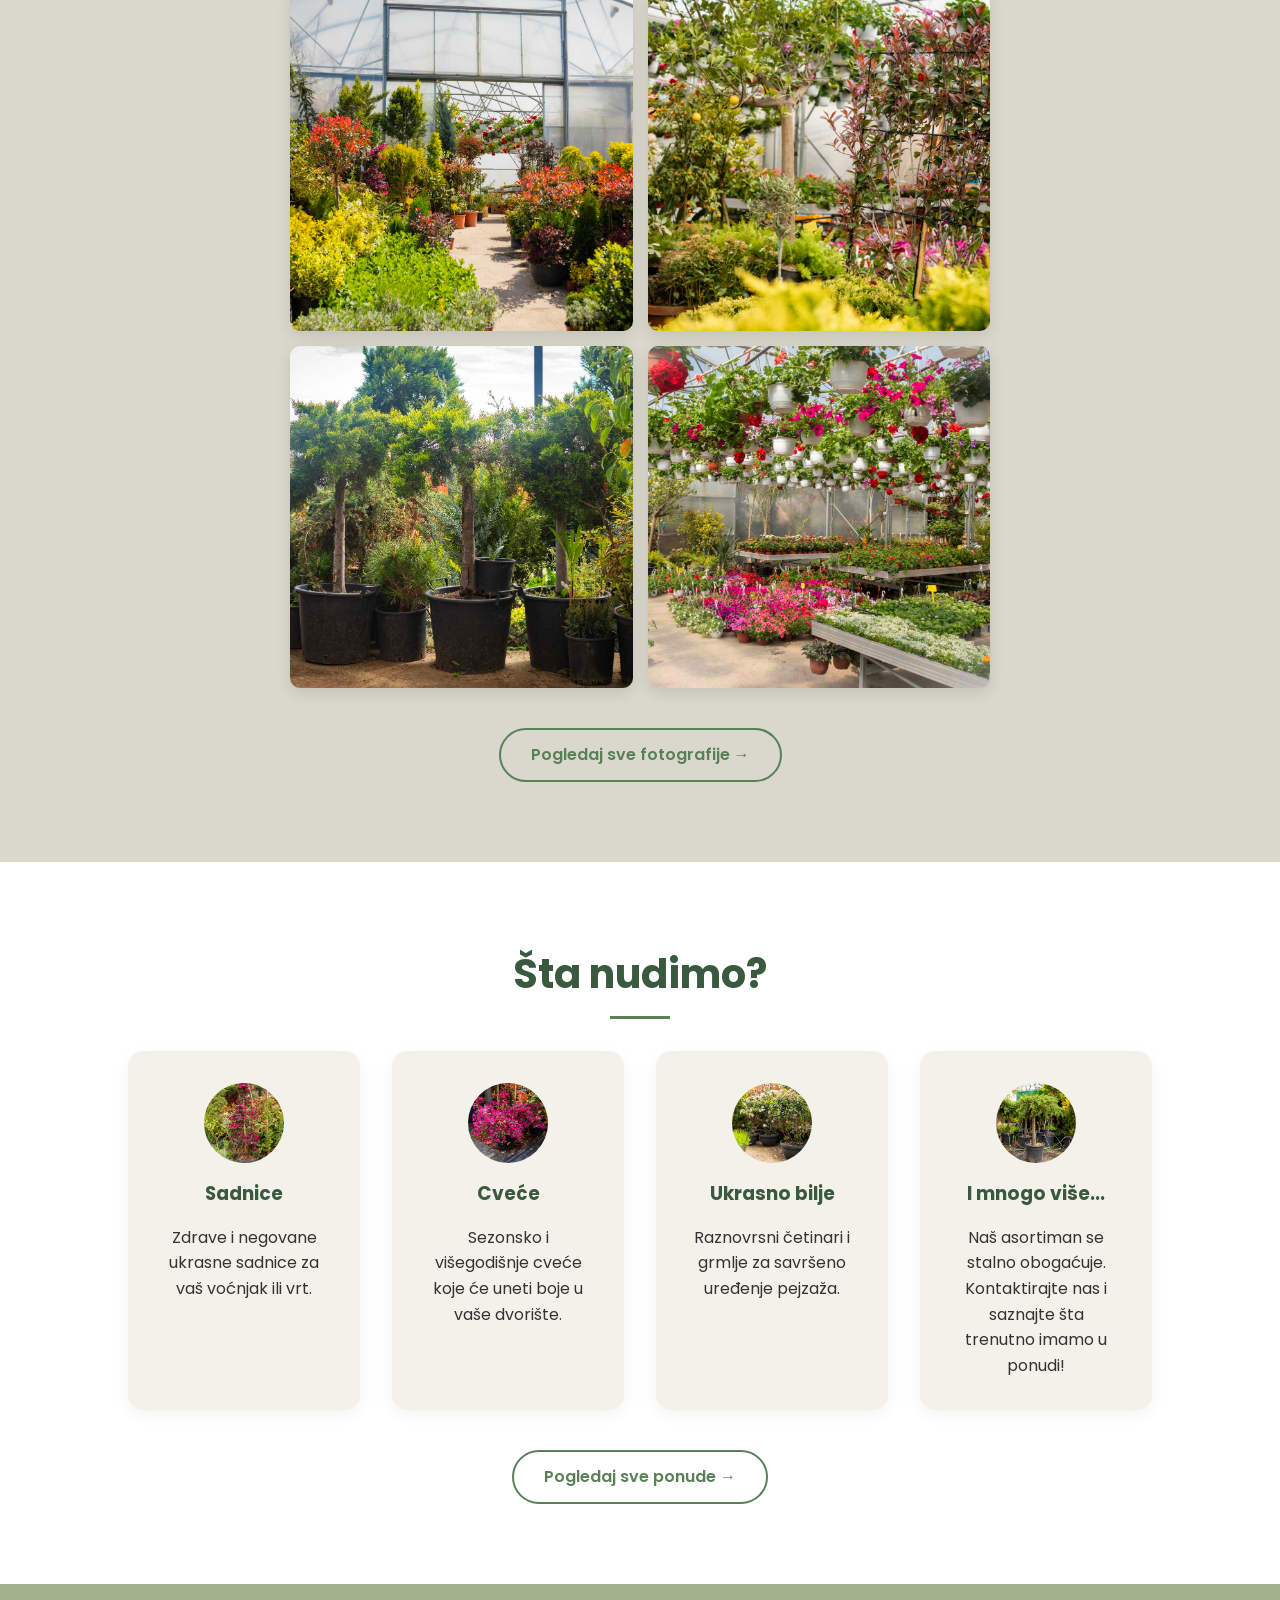
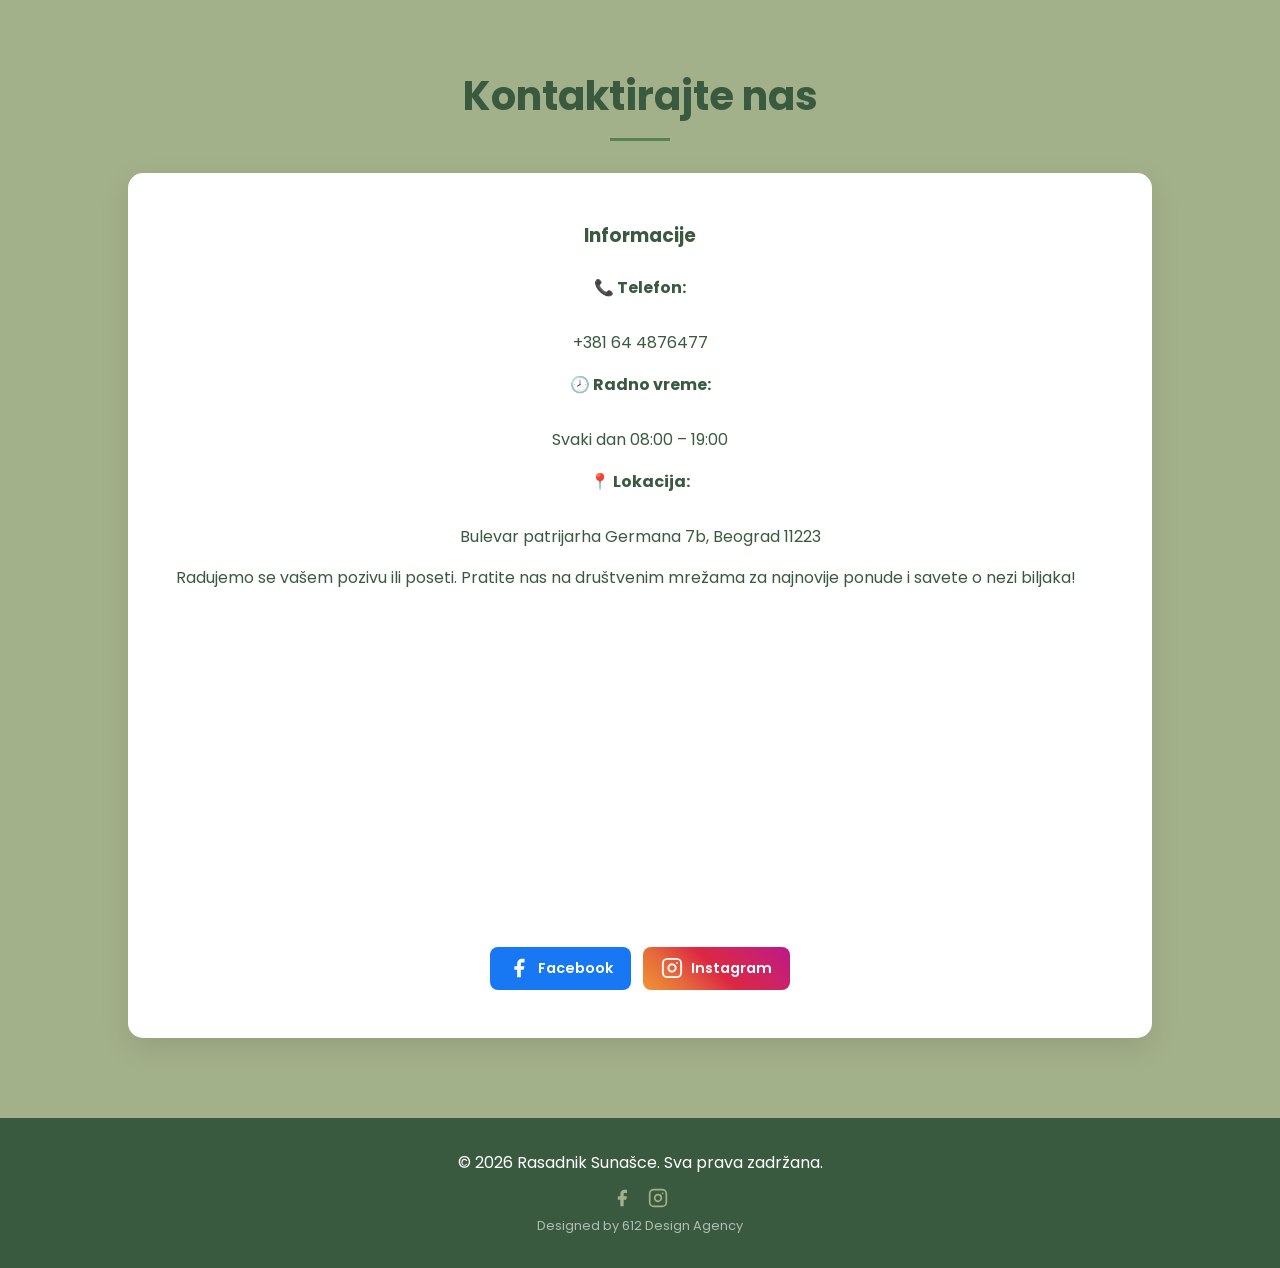
==== commit 9b294062: "a" ====
--- a/index.html
+++ b/index.html
@@ -79,7 +79,7 @@
             <li><a href="#hero" class="nav-link">Početna</a></li>
             <li><a href="#o-nama" class="nav-link">O nama</a></li>
             <li><a href="galerija.html" class="nav-link">Galerija</a></li>
-            <li><a href="#ponuda" class="nav-link">Ponuda</a></li>
+            <li><a href="ponuda.html" class="nav-link">Ponuda</a></li>
             <li><a href="#kontakt" class="nav-link">Kontakt</a></li>
             <li class="nav-logo-bottom">
                 <img src="img/logo.png" alt="Rasadnik Sunašce logo" class="nav-logo-img">
@@ -161,7 +161,7 @@
                     <img src="img/img11.jpg" alt="Sadnice" class="offer-img">
                 </div>
                 <h3>Sadnice</h3>
-                <p>Zdrave i negovane voćne i ukrasne sadnice za vaš voćnjak ili vrt.</p>
+                <p>Zdrave i negovane ukrasne sadnice za vaš voćnjak ili vrt.</p>
             </div>
             <div class="offer-card fade-in" style="transition-delay: 0.2s;">
                 <div class="offer-icon">
@@ -184,6 +184,9 @@
                 <h3>I mnogo više...</h3>
                 <p>Naš asortiman se stalno obogaćuje. Kontaktirajte nas i saznajte šta trenutno imamo u ponudi!</p>
             </div>
+        </div>
+        <div style="text-align:center; margin-top: 2.5rem;">
+            <a href="ponuda.html" class="btn btn-outline">Pogledaj sve ponude →</a>
         </div>
     </section>
 
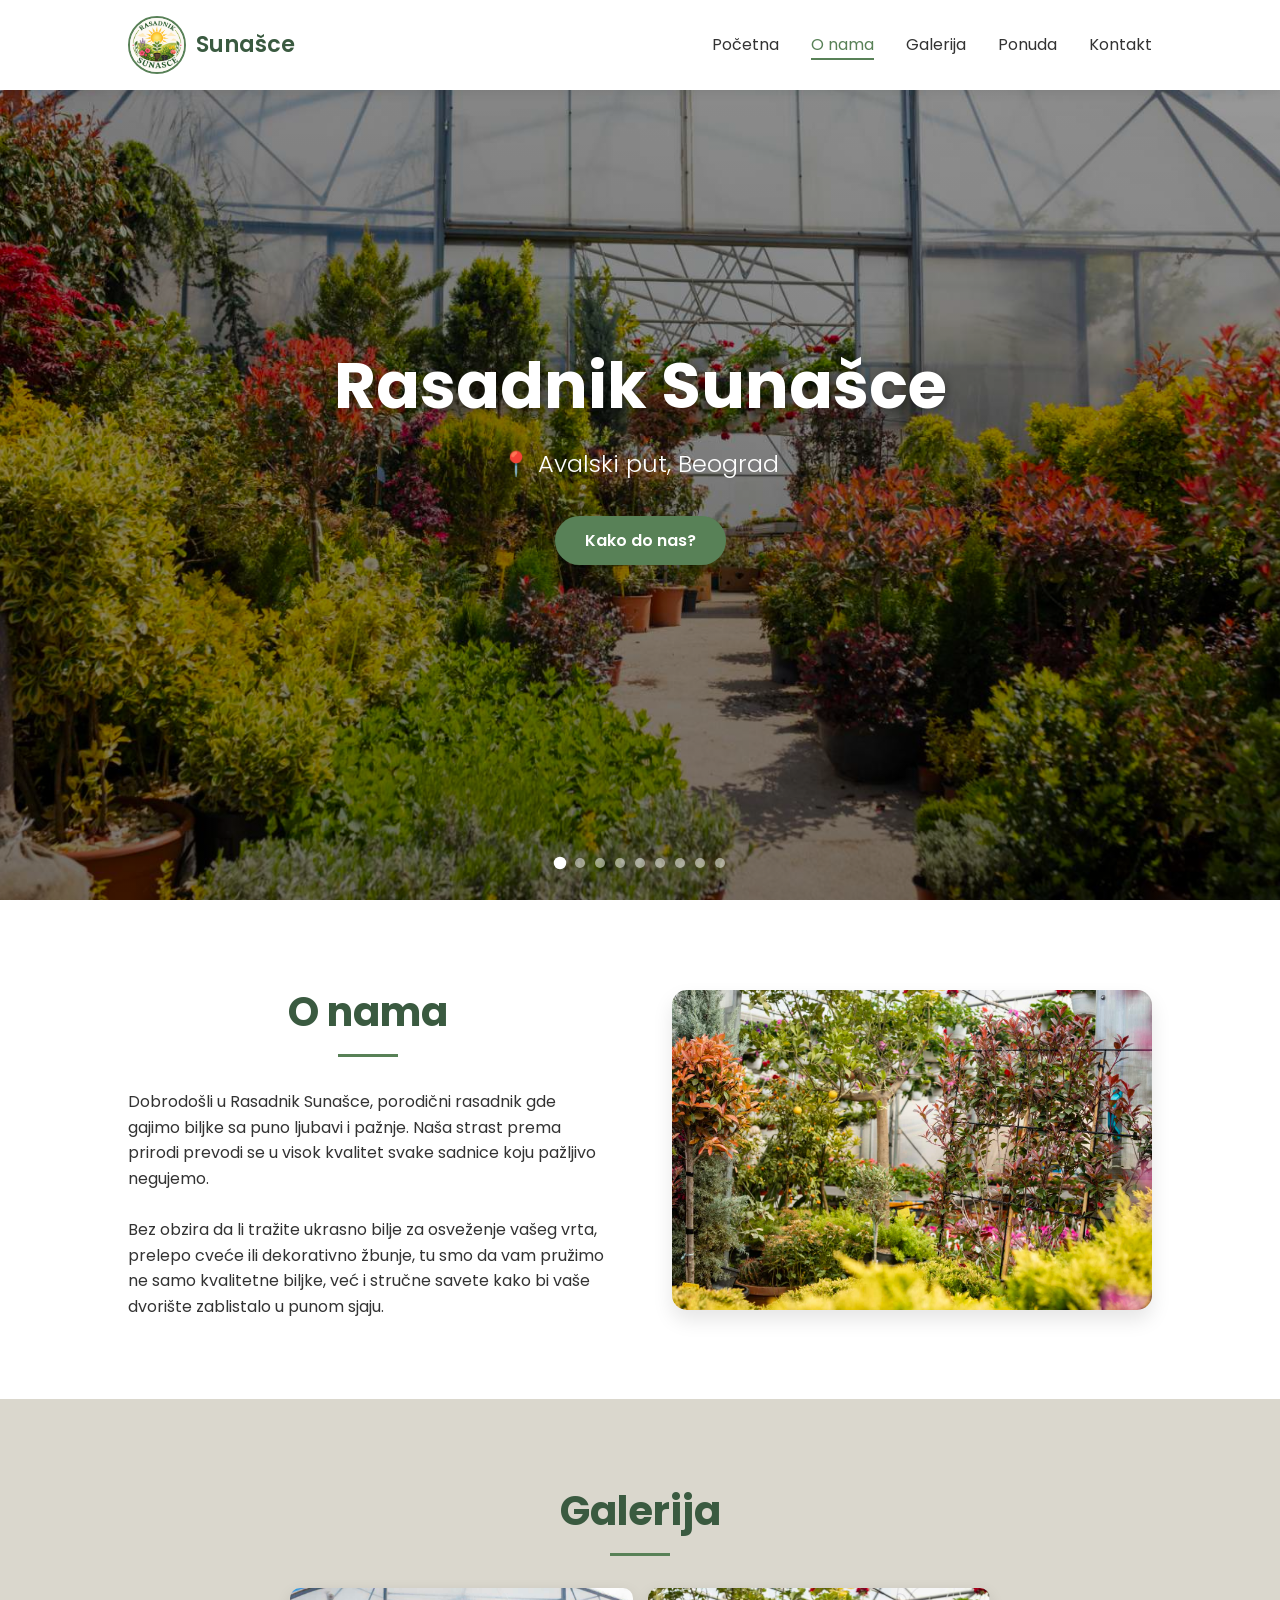
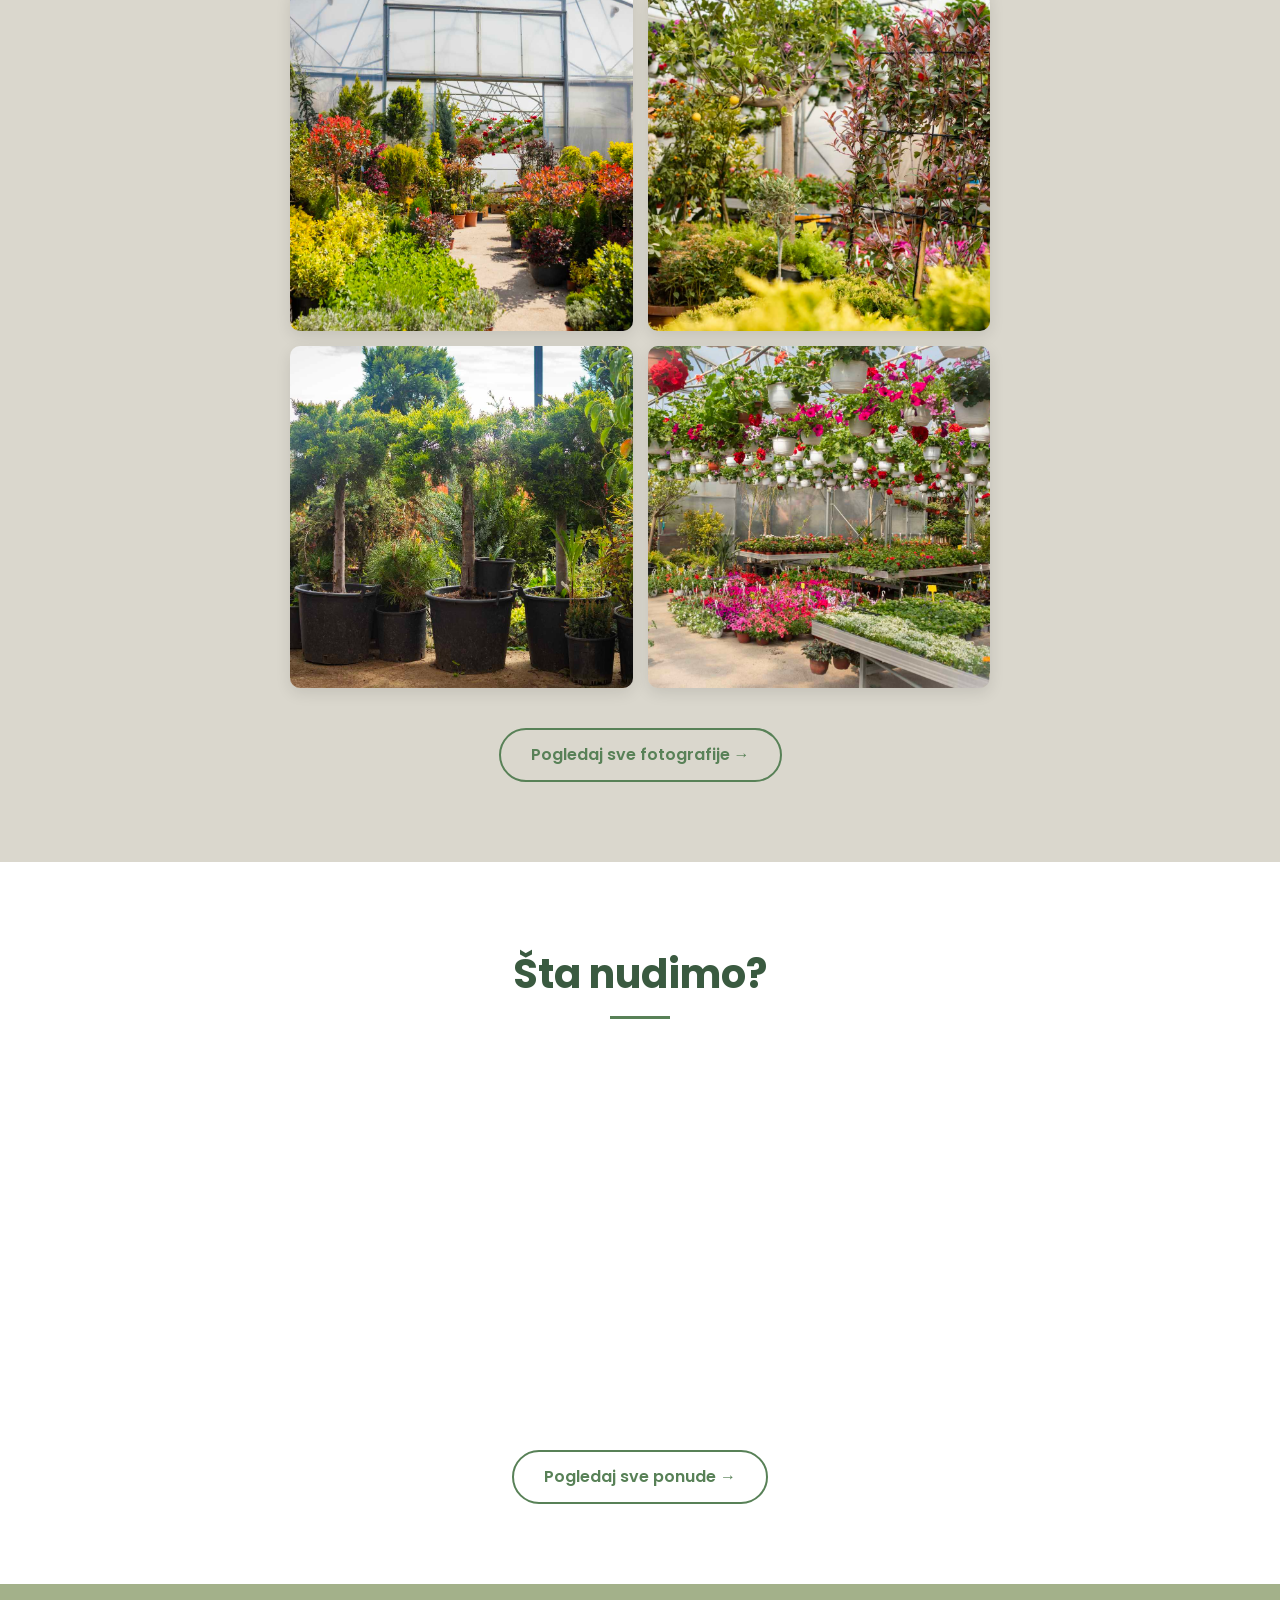
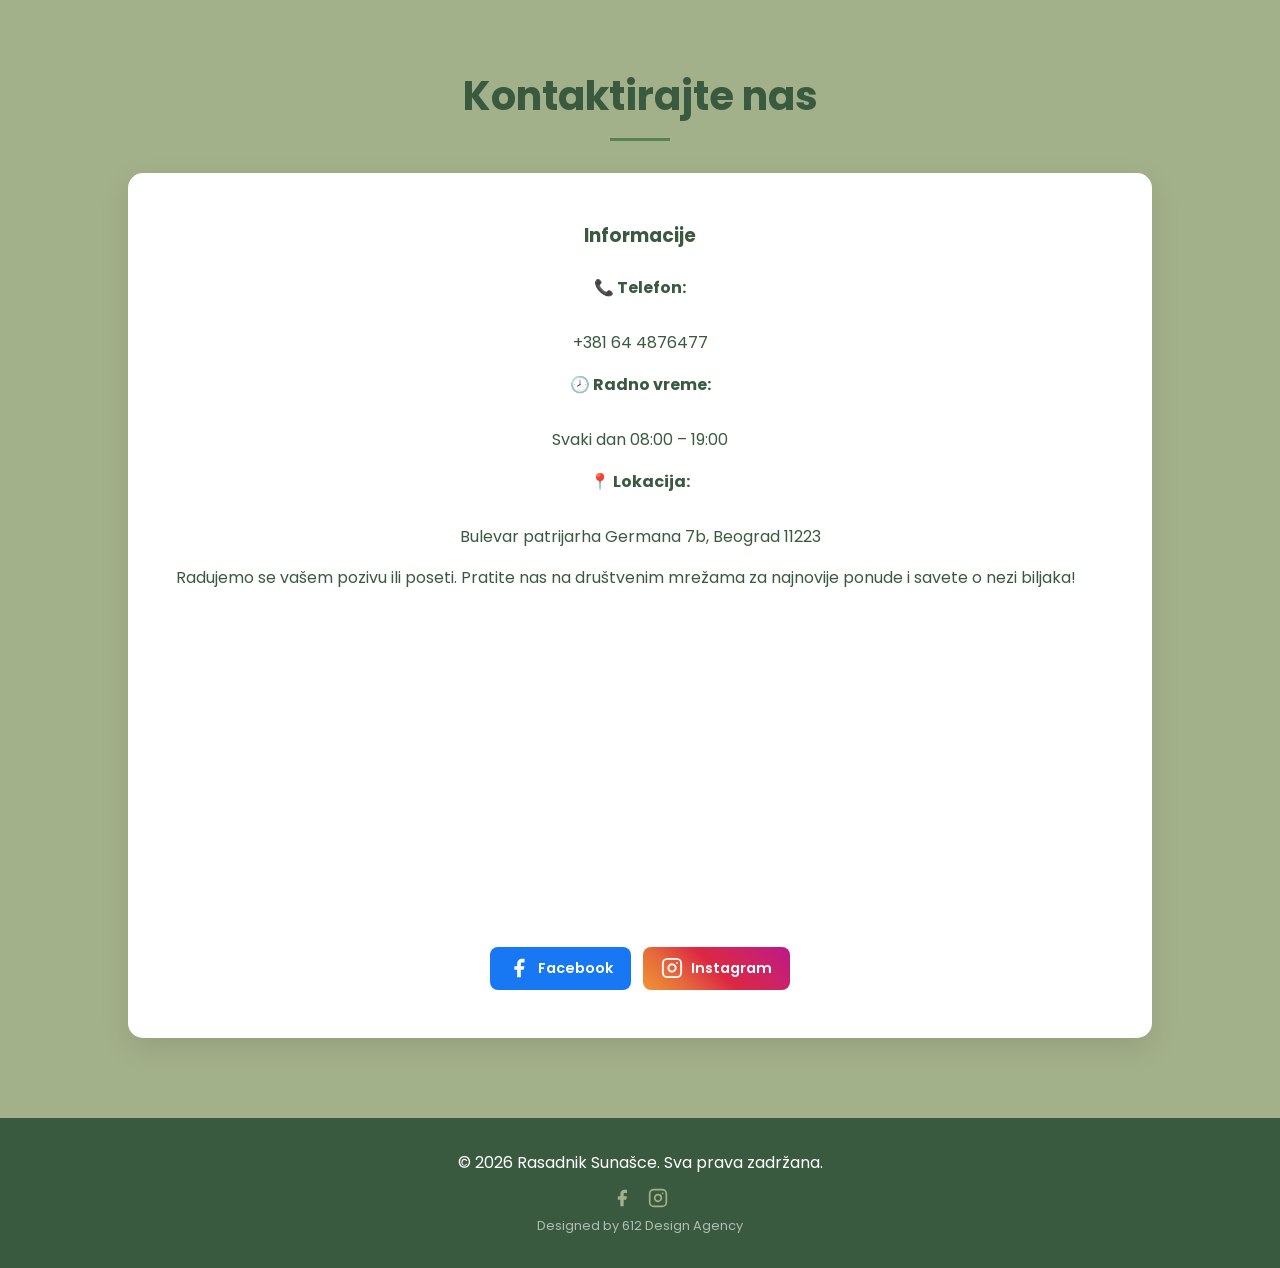
==== commit b80e8a8b: "b" ====
--- a/index.html
+++ b/index.html
@@ -127,7 +127,7 @@
             <h2>O nama</h2>
             <p>Dobrodošli u Rasadnik Sunašce, porodični rasadnik gde gajimo biljke sa puno ljubavi i pažnje. Naša strast prema prirodi prevodi se u visok kvalitet svake sadnice koju pažljivo negujemo.</p>
             <br>
-            <p>Bez obzira da li tražite ukrasno bilje za osveženje vašeg vrta, prelepo cveće ili voćne sadnice, tu smo da vam pružimo ne samo kvalitetne biljke, već i stručne savete kako bi vaše dvorište zablistalo u punom sjaju.</p>
+            <p>Bez obzira da li tražite ukrasno bilje za osveženje vašeg vrta, prelepo cveće ili dekorativno žbunje, tu smo da vam pružimo ne samo kvalitetne biljke, već i stručne savete kako bi vaše dvorište zablistalo u punom sjaju.</p>
         </div>
         <div class="about-img fade-in">
             <img src="img/img2.jpg" alt="Naš rasadnik">
@@ -161,7 +161,7 @@
                     <img src="img/img11.jpg" alt="Sadnice" class="offer-img">
                 </div>
                 <h3>Sadnice</h3>
-                <p>Zdrave i negovane ukrasne sadnice za vaš voćnjak ili vrt.</p>
+                <p>Zdrave i negovane ukrasne sadnice za vaš vrt.</p>
             </div>
             <div class="offer-card fade-in" style="transition-delay: 0.2s;">
                 <div class="offer-icon">
